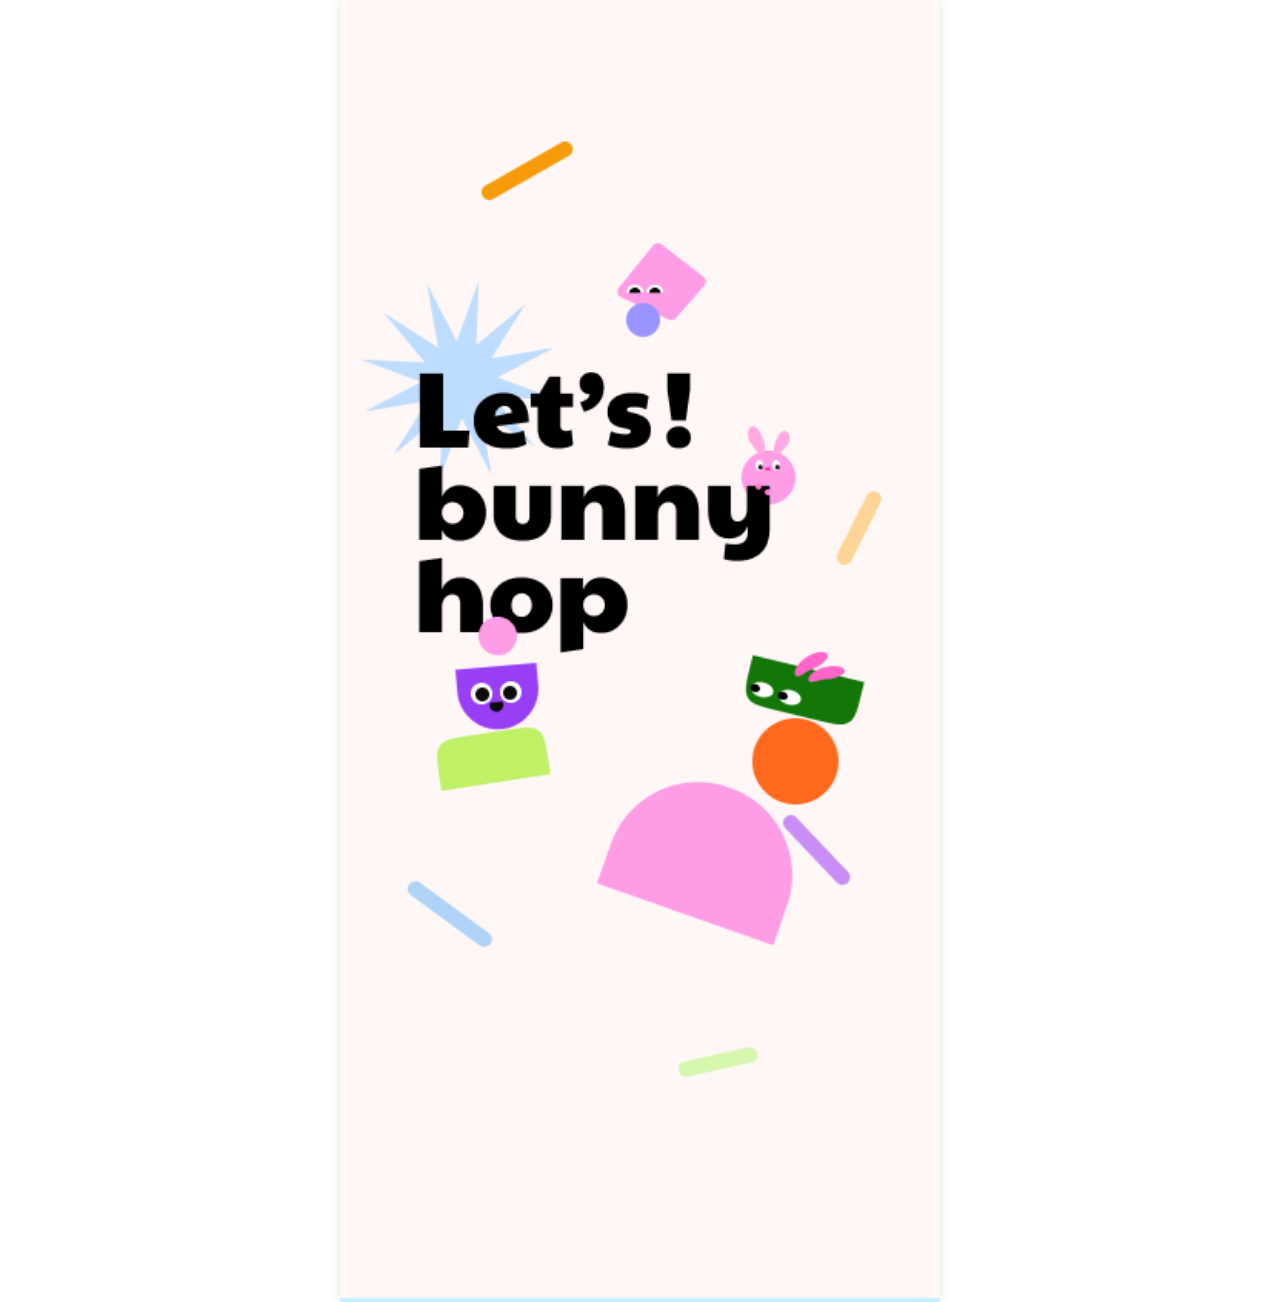
==== mbproject/index.html @ 78330d2d "Update index.html" ====
<!DOCTYPE html>
<html lang="en">
  <head>
    <meta charset="UTF-8" />
    <meta
      name="viewport"
      content="width=device-width, initial-scale=1.0, user-scalable=no"
    />
    <link rel="stylesheet" href="stylemb.css" />
    <script src="configmb.js"></script>
    <title>BunnyHop</title>
  </head>
  <body>
    <div class="container" id="homePage">
      <div class="content">
        <div class="date">
          <div class="day" id="numDay"><h3 style="margin: 0">1</h3></div>
          <div class="month" id="numMonth"><h3 style="margin: 0">JAN</h3></div>
        </div>
        <div class="card" id="card" onclick="flipCard()">
          <div class="card-inner" id="cardInner">
            <div class="card-front">
              <img src="/assets/img/Card_pic.png" alt="Front Image" />
            </div>
            <div class="card-back">
              <img
                src="/assets/img/Rectangle 1.png"
                alt="Back Image"
                id="flashCard"
              />
            </div>
          </div>
        </div>
        <div class="emoji">
          <a href="#" class="btn-emoji" onclick="showMood()">
            <img src="/assets/img/Frame 2.png" alt="" id="showEmoji" />
          </a>
        </div>
        <div class="overlay" id="emojiOverlay">
          <div class="overlay-content">
            <span class="closebtn" onclick="closeOverlay()">&times;</span>
            <div class="emoji-options">
              <img
                src="/assets/img/happy_emo.png"
                alt="Emoji 1"
                onclick="selectEmoji('happy_emo.png')"
              />
              <img
                src="/assets/img/anxi_emo.png"
                alt="Emoji 2"
                onclick="selectEmoji('anxi_emo.png')"
              />
              <img
                src="/assets/img/ANGRY_emo.png"
                alt="Emoji 3"
                onclick="selectEmoji('ANGRY_emo.png')"
              />
              <img
                src="/assets/img/ennui_emo.png"
                alt="Emoji 4"
                onclick="selectEmoji('ennui_emo.png')"
              />
            </div>
          </div>
        </div>
      </div>
      <div class="comment">
        <input
          type="text"
          class="input-comment"
          id="inputComment"
          placeholder="How do you feel today?"
        />
      </div>
      <div class="footer">
        <img src="/assets/img/Frame 3.png" alt="Bunny" />
        <div class="text-box">
          <p id="showSupport">I'm here for you na ja</p>
        </div>
      </div>
      <div class="navbar">
        <div class="nav">
          <a href="#"
            ><img src="/assets/img/calen.png" alt="" onclick="calenderShow()"
          /></a>
          <a href="#"
            ><img
              src="/assets/img/Vector (2).png"
              alt=""
              onclick="homeShow()"
              class="home"
          /></a>
          <a href="#"
            ><img src="/assets/img/burger.png" alt="" onclick="settingShow()"
          /></a>
        </div>
      </div>
    </div>
    <div class="container hidden" id="calendarPage">
      <div class="date">
        <div class="months" id="numMonths">
          <h3 style="margin: 0">January</h3>
        </div>
      </div>
      <section class="calendar">
        <div class="grid" id="emojiGrid">
          <img
            src="/assets/img/Frame 2.png"
            alt=""
            class="grid-emoji"
            id="monthEmoji"
            onclick="showComment(1)"
          />
          <img
            src="/assets/img/Frame 2.png"
            alt=""
            class="grid-emoji"
            onclick="showComment(2)"
          />
          <img
            src="/assets/img/Frame 2.png"
            alt=""
            class="grid-emoji"
            onclick="showComment(3)"
          />
          <img
            src="/assets/img/Frame 2.png"
            alt=""
            class="grid-emoji"
            onclick="showComment(4)"
          />
          <img
            src="/assets/img/Frame 2.png"
            alt=""
            class="grid-emoji"
            onclick="showComment(5)"
          />
          <img
            src="/assets/img/Frame 2.png"
            alt=""
            class="grid-emoji"
            onclick="showComment(6)"
          />
          <img
            src="/assets/img/Frame 2.png"
            alt=""
            class="grid-emoji"
            onclick="showComment(7)"
          />
          <img
            src="/assets/img/Frame 2.png"
            alt=""
            class="grid-emoji"
            onclick="showComment(8)"
          />
          <img
            src="/assets/img/Frame 2.png"
            alt=""
            class="grid-emoji"
            onclick="showComment(9)"
          />
          <img
            src="/assets/img/Frame 2.png"
            alt=""
            class="grid-emoji"
            id="monthEmoji"
            onclick="showComment(10)"
          />
          <img
            src="/assets/img/Frame 2.png"
            alt=""
            class="grid-emoji"
            onclick="showComment(11)"
          />
          <img
            src="/assets/img/Frame 2.png"
            alt=""
            class="grid-emoji"
            onclick="showComment(12)"
          />
          <img
            src="/assets/img/Frame 2.png"
            alt=""
            class="grid-emoji"
            onclick="showComment(13)"
          />
          <img
            src="/assets/img/Frame 2.png"
            alt=""
            class="grid-emoji"
            onclick="showComment(14)"
          />
          <img
            src="/assets/img/Frame 2.png"
            alt=""
            class="grid-emoji"
            onclick="showComment(15)"
          />
          <img
            src="/assets/img/Frame 2.png"
            alt=""
            class="grid-emoji"
            onclick="showComment(16)"
          />
          <img
            src="/assets/img/Frame 2.png"
            alt=""
            class="grid-emoji"
            onclick="showComment(17)"
          />
          <img
            src="/assets/img/Frame 2.png"
            alt=""
            class="grid-emoji"
            onclick="showComment(18)"
          />
          <img
            src="/assets/img/Frame 2.png"
            alt=""
            class="grid-emoji"
            id="monthEmoji"
            onclick="showComment(19)"
          />
          <img
            src="/assets/img/Frame 2.png"
            alt=""
            class="grid-emoji"
            onclick="showComment(20)"
          />
          <img
            src="/assets/img/Frame 2.png"
            alt=""
            class="grid-emoji"
            onclick="showComment(21)"
          />
          <img
            src="/assets/img/Frame 2.png"
            alt=""
            class="grid-emoji"
            onclick="showComment(22)"
          />
          <img
            src="/assets/img/Frame 2.png"
            alt=""
            class="grid-emoji"
            onclick="showComment(23)"
          />
          <img
            src="/assets/img/Frame 2.png"
            alt=""
            class="grid-emoji"
            onclick="showComment(24)"
          />
          <img
            src="/assets/img/Frame 2.png"
            alt=""
            class="grid-emoji"
            onclick="showComment(25)"
          />
          <img
            src="/assets/img/Frame 2.png"
            alt=""
            class="grid-emoji"
            onclick="showComment(26)"
          />
          <img
            src="/assets/img/Frame 2.png"
            alt=""
            class="grid-emoji"
            onclick="showComment(27)"
          />
          <img
            src="/assets/img/Frame 2.png"
            alt=""
            class="grid-emoji"
            id="monthEmoji"
            onclick="showComment(28)"
          />
          <img
            src="/assets/img/Frame 2.png"
            alt=""
            class="grid-emoji"
            onclick="showComment(29)"
          />
          <img
            src="/assets/img/Frame 2.png"
            alt=""
            class="grid-emoji"
            onclick="showComment(30)"
          />
        </div>
      </section>
      <div class="footer">
        <img src="/assets/img/Frame 3.png" alt="Bunny" />
      </div>
      <div class="navbar">
        <div class="nav">
          <a href="#"
            ><img src="/assets/img/calen.png" alt="" onclick="calenderShow()"
          /></a>
          <a href="#"
            ><img
              src="/assets/img/Vector (2).png"
              alt=""
              onclick="homeShow()"
              class="home"
          /></a>
          <a href="#"
            ><img src="/assets/img/burger.png" alt="" onclick="settingShow()"
          /></a>
        </div>
      </div>
    </div>
    <div class="container hidden" id="settingPage">
      <header>
        <button class="back-btn" onclick="homeShow()"><- Home</button>
      </header>
      <img
        src="/assets/img/Frame 3 (1).png"
        alt="Bunny Image"
        class="bunny-image"
      />
      <div class="profile">
        <img
          class="avatar"
          id="userAvatar"
          src="/assets/img/profull.png"
          alt="Profile"
        />
        <div class="info">
          <h3 id="userName">User name</h3>
        </div>
      </div>
      <h4>Settings</h4>
      <ul class="menu-list">
        <li>
          <span href="#">
            <img src="/assets/img/s2.noti.png" class="icon" /> Notifications
          </span>
          <label class="switch">
            <input type="checkbox" id="notificationSwitch" />
            <span class="slider"></span>
          </label>
        </li>
        <div
          id="notificationForm"
          class="notification-form"
          style="display: none"
        >
          <label for="notificationTime">Select Time:</label>
          <input type="time" id="notificationTime" />
          <button type="button">Save Time</button>
        </div>
        <div
          id="notificationAlert"
          class="notification-alert"
          style="display: none"
        >
          การแจ้งเตือนของคุณได้ถูกตั้งเวลาแล้ว!
        </div>
        <li>
          <a href="custo.html">
            <img src="/assets/img/s2.custom.png" class="icon" /> Customization
            <span class="arrow">></span>
          </a>
        </li>
        <li>
          <span>
            <img src="/assets/img/s2.passcode.png" class="icon" /> Passcode
          </span>
          <label class="switch">
            <input type="checkbox" id="passcode-toggle" />
            <span class="slider"></span>
          </label>
        </li>
      </ul>
      <h4>App info</h4>
      <ul class="menu-list">
        <li>
          <a href="Help center.html">
            <img src="/assets/img/s2.help.png" class="icon" /> Help Center
            <span class="arrow">></span>
          </a>
        </li>
        <li>
          <a href="about.html">
            <img src="/assets/img/s2.about.png" class="icon" /> About BunnyHop
            <span class="arrow">></span>
          </a>
        </li>
        <li>
          <a href="#">
            <img src="assets/img/s2.ver.png" class="icon" /> App version 2.4.7
          </a>
        </li>
      </ul>
      <div id="passcode-modal" class="modal">
        <div class="modal-content">
          <h4>New Passcode</h4>
          <label for="new-passcode">Enter 4 Number:</label>
          <input
            type="tel"
            id="new-passcode"
            maxlength="4"
            placeholder="####"
            readonly
          />
          <div class="number-pad">
            <button class="number" data-number="1">1</button>
            <button class="number" data-number="2">2</button>
            <button class="number" data-number="3">3</button>
            <button class="number" data-number="4">4</button>
            <button class="number" data-number="5">5</button>
            <button class="number" data-number="6">6</button>
            <button class="number" data-number="7">7</button>
            <button class="number" data-number="8">8</button>
            <button class="number" data-number="9">9</button>
            <button id="zero" class="number" data-number="0">0</button>
            <!-- ปุ่มเลข 0 -->
            <button id="clear" class="number">c</button>
          </div>
          <!-- แยกปุ่ม "บันทึก" และ "ยกเลิก" ออกมาในส่วนที่แยกต่างหาก -->
          <div class="modal-actions">
            <button id="save-passcode">save</button>
            <button id="cancel-passcode">cancle</button>
          </div>
        </div>
      </div>
    </div>
    <div class="container hidden" id="showPage">
      <div class="bgShow" style="width: 100%; height: auto">
        <img
          src="assets/img/start page.png"
          alt=""
          style="width: 100%; height: 100%; margin: auto; object-fit: contain"
        />
      </div>
    </div>
    <script>
      document.addEventListener("DOMContentLoaded", function () {
        if (window.location.hash === "#calendarPage") {
          document.getElementById("homePage").classList.add("hidden");
          document.getElementById("homePage").classList.remove("visible");
          document.getElementById("calendarPage").classList.add("visible");
          document.getElementById("calendarPage").classList.remove("hidden");
        }
      });
    </script>
  </body>
</html>
---- mbproject/stylemb.css ----
body {
    font-family: Arial, sans-serif;
    margin: 0;
    padding: 0;
    background-color: #ffffff; /* สีพื้นหลัง */
    overflow: hidden;
    touch-action: manipulation;
    user-select: none;
}

.container {
    max-width: 600px;
    min-height: 100vh;
    margin: auto;
    background-image: url('/mbproject/assets/img/home_anxiety.png');
    background-repeat: no-repeat;
    background-size: cover;
    background-color: #C2F1FF;
    box-shadow: 0 0 10px rgba(0,0,0,0.1);
    position: relative;
    z-index: 1;
}

.hidden {
    display: none;
}

.visible {
    display: block;
}

/* .cloud1 {
    z-index: -1;
    position: absolute;
    top: 260px;
    left: 280px;
}

.cloud2 {
    z-index: -1;
    position: absolute;
    top: 220px;
    left: 20px;
}

.cloud3 {
    z-index: -1;
    position: absolute;
    top: 460px;
    left: 270px;
}

.cloud4 {
    z-index: -1;
    position: absolute;
    top: 30px;
    left: 270px;
} */

.content {
    text-align: center;
    display: flex;
    flex-direction: column;
    align-items: center;
}

.date {
    display: flex;
    text-align: center;
    justify-content: center;
    margin: 0;
    font-size: 2rem;
    color: #000;
}

.date .day {
    padding-right: 10px;
    margin-top: 20px;
}

.date .month {
    padding-right: 100px;
    margin-top: 20px;
}

.content img {
    width: 100%;
    height: auto;
    max-width: 250px; /* ปรับขนาดรูปภาพ */
}

.card {
    perspective: 1000px;
    width: 250px;
    height: 250px;
}

.card-inner {
    position: relative;
    width: 100%;
    height: 90%;
    transform-style: preserve-3d;
    transition: transform 0.6s;
    display: flex;
    justify-content: center;
    align-items: center;
}

.card.flipped .card-inner {
    transform: rotateY(180deg);
}

.card-front, .card-back {
    position: absolute;
    backface-visibility: hidden;
    display: flex;
    justify-content: center;
    align-items: center;
}

.card-back {
    transform: rotateY(180deg);
}

.emoji {
    width: 100%;
    height: auto;
    margin-top: 0px;
    margin-bottom: 20px;
}

.btn-emoji {
    display: block;
    width: 70px;
    margin: auto;
    color: white;
    text-align: center;
    text-decoration: none;
}

.overlay {
    position: fixed;
    top: 0;
    left: 0;
    width: 100%;
    height: 100%;
    background-color: rgba(0, 0, 0, 0.7);
    display: none;
    justify-content: center;
    align-items: center;
    z-index: 2;
}

.overlay-content {
    background-color: white;
    padding: 10px;
    border-radius: 10px;
    text-align: center;
    position: relative;
}

.closebtn {
    position: absolute;
    top: 0px;
    right: 10px;
    font-size: 30px;
    cursor: pointer;
}

.emoji-options img {
    width: 50px;
    height: 50px;
    margin: 10px;
    cursor: pointer;
}

.comment {
    width: 80%;
    height: auto;
    margin: auto;
    display: block;
}

.comment p {
    margin: 0;
    padding-left: 10px;
}

.comment input {
    box-sizing: border-box;
    width: 100%;
    height: auto;
    margin-bottom: 10px;
    padding: 10px;
    border: 1px solid #a7a7a7;
    border-radius: 25px;
    text-align: start;
}

.footer {
    position: absolute;
    bottom: -7%;
    text-align: center;
    width: 100%;
    height: auto;
    display: flex;
    flex-direction: column;
    align-items: center;
}

.footer img {
    width: 100%; /* ปรับขนาดรูปภาพ */
    height: auto;
    min-height: 270px;
    z-index: -2;
}

.footer .text-box {
    position: absolute; /* เปลี่ยนจาก relative เป็น absolute */
    top: 44%;
    left: 50%;
    transform: translate(-50%, -50%); /* ใช้ transform เพื่อให้อยู่ตรงกลาง */
    width: 70%;
    height: auto;
    background-color: rgba(255, 255, 255, 0.7);
    padding: 0px;
    border: 1px solid #a7a7a7;
    border-radius: 10px;
    justify-content: center;
    align-items: center;
    z-index: -2;
}

.navbar {
    position: fixed;
    bottom: 0;
    max-width: 600px;
    width: 100%;
}

.nav {
    display: flex;
    justify-content: space-around;
    text-align: center;
    padding: 10px;
    border-top-left-radius: 10px;
    border-top-right-radius: 10px;
    background-color: #EF0074; /* สีพื้นหลัง */
}

.nav a {
    color: white;
    text-decoration: none;
    max-height: 45px;
}

.nav img {
    width: 30px;
    height: 30px;
    object-fit: contain;
}

.nav .home {
    position: relative;
    top: -20px;
    width: 50px;
    height: auto;
    background-color: #FF4196;
    border-radius: 50%;
    padding: 10px;
}

.months {
    padding-right: 10px;
    margin-top: 20px;
}

.grid {
    display: grid;
    grid-template-columns: repeat(6, 1fr);
    grid-template-rows: repeat(6, auto);
    gap: 10px; /* Adjust the gap between grid items if needed */
    justify-items: center;
    align-items: center;
    padding: 10px;
}

.grid-emoji {
    width: 100%;
    height: auto;
    max-width: 100px; /* Adjust the max width if needed */
}

header {
    display: flex;
    width: 100%;
    height: auto;
}

button {
    padding: 10px; /* เพิ่มช่องว่างภายในปุ่ม */
    margin: 10px; /* เพิ่มช่องว่างระหว่างปุ่ม */
    cursor: pointer; /* เปลี่ยนเคอร์เซอร์เป็น pointer เพื่อแสดงว่าเป็นปุ่มคลิกได้ */
    border-radius: 10px; /* เพิ่มมุมมนให้กับกล่อง */
    border: 1px solid #a7a7a7;
}

/* setting */
.profile {
    width: 100%;
    height: auto;
    display: flex;
    align-items: center;
    padding-left: 10px;
    gap: 10px;
}

.avatar {
    width: 60px;
    height: 60px;
    border-radius: 50%;
    object-fit: cover;
    border: 2px solid #ddd;
}

.menu-list {
    width: 100%;
    height: auto;
    list-style: none;
    padding: 0;
}

.menu-list li {
    display: flex;
    align-items: center;
    justify-content: space-between;
    padding: 12px 15px;
    border-bottom: 1px solid #ddd;
    font-size: 16px;
}   

.menu-list li a {
    text-decoration: none;
    color: black;
    width: 100%;
    display: flex;
    align-items: center;
}
    
.arrow {
    margin-left: auto;
}

.icon {
    width: 20px;
    height: 20px;
    margin-right: 10px;
    background: none; /* ไม่ให้มีพื้นหลัง */
    display: inline-block; /* ถ้าต้องการให้ไอคอนแสดงในแถวเดียวกัน */
}

/* Toggle Switch */
.switch {
    position: relative;
    display: inline-block;
    width: 44px;
    height: 22px;
}

.switch input {
    opacity: 0;
    width: 100%;
    height: 100%;
}

.slider {
    position: absolute;
    cursor: pointer;
    top: 0;
    left: 0;
    right: 0;
    bottom: 0;
    background-color: #ccc;
    border-radius: 22px;
    transition: .3s;
}

.slider:before {
    content: "";
    position: absolute;
    height: 16px;
    width: 16px;
    left: 4px;
    bottom: 3px;
    background-color: white;
    border-radius: 50%;
    transition: .3s;
}

input:checked + .slider {
    background-color: #4CAF50;
}

input:checked + .slider:before {
    transform: translateX(100%);
}

.bunny-image {
    position: absolute; 
    bottom: 0;  /* ติดขอบล่างของหน้าจอ */
    left: 50%;  /* กึ่งกลางจอ */
    transform: translateX(-50%);  /* ปรับให้อยู่กึ่งกลาง */
    width: 100%;  /* ให้ขนาดอัตโนมัติ */
    max-width: 100%;  /* ไม่ให้กว้างเกินจอ */
    z-index: -2 ;  /* ให้แสดงอยู่หน้าสุด */
}

/* กำหนดให้ modal แสดงขึ้นมาที่กลางหน้าจอ */
.modal {
    display: none;/* ซ่อน modal โดยเริ่มต้น  จะไม่แสดงเมื่อโหลดหน้าเว็บ */
    position: fixed;/* ทำให้ modal อยู่ที่ตำแหน่งคงที่เมื่อเลื่อนหน้าจอ */
    z-index: 1; /* กำหนดระดับการทับซ้อน (จะอยู่ด้านบนสุด) */
    left: 0;/* เริ่มต้นจากด้านซ้ายสุดของหน้าจอ */
    top: 0;/* เริ่มต้นจากด้านบนสุดของหน้าจอ */
    width: 100%;/* ให้ modal ครอบคลุมขนาดหน้าจอทั้งหมด มันเลยอยู่ตรงกลาง */
    height: 100%;/* ให้ modal ครอบคลุมขนาดหน้าจอทั้งหมด */
    background-color: rgba(232, 235, 215, 0.4); /* พื้นหลังสีดำโปร่งใส */
    padding-top: 60px;/* ให้เว้นช่องว่างจากด้านบน 60px สำหรับเนื้อหาภายใน modal */
}

.modal-content {
    background-color: rgb(222, 238, 243);/* พื้นหลังของกล่อง modal เป็นสีขาว */
    margin: auto;/* ใช้ auto ในแนวนอนเพื่อจัดกล่องให้ตรงกลางหน้าจอ และใช้ 5% สำหรับช่องว่างด้านบนและด้านล่าง*/
    padding: 20px; /* เพิ่มช่องว่างภายในกล่อง 20px */
    border: 1px solid #888;/* ขอบของกล่องเป็นสีเทาอ่อน */
    width: 80%; /* ขนาดของกล่อง modal กว้าง 80% ของหน้าจอ */
    max-width: 400px;/* ขนาดสูงสุดของกล่องคือ 400px */
    border-radius: 15px; /* เพิ่มมุมมนให้กับกล่อง */
}

#new-passcode {
    display: block;
    width: 50%;
    font-size: 18px;
    text-align: center;
    letter-spacing: 8px; /* เว้นระยะระหว่างตัวเลข */
    padding: 10px;
    border: 1px solid #888;
    border-radius: 10px;
    background-color: #f9f9f9;
    margin-bottom: 10px;
}

.number-pad {
    display: grid; /*ใช้ระบบกริดในการจัดเรียงปุ่มในแป้นพิมพ์ตัวเลข*/
    grid-template-columns: repeat(3, 1fr);
    grid-template-rows: repeat(4, 1fr);
    margin: 20px 0;
    
}

.number {
    padding: 10px;
    font-size: 18px;
    background-color: #f0f0f0;
    border: 1px solid #888;
    cursor: pointer;
    text-align: center;
    border-radius: 50%;
    /*
    border-radius: 50%;
    transition: background-color 0.3s ease;
    */
}

/* ปุ่มเลข 0 */
#zero {
    grid-column: 2; /* ให้ 0 อยู่กลางคอลัมน์ที่สอง */
    grid-row: 4;    /* ให้ 0 อยู่แถวที่ 4 (แถวล่างสุด) */
}

/* ปุ่ม C */
#clear {
    background-color: #f8d7da;
    grid-column: 3; /* ให้ C อยู่ในคอลัมน์ที่สาม */
    grid-row: 4;    /* ให้ C อยู่แถวที่ 4 (แถวล่างสุด) */
}

/* คอนเทนเนอร์ของปุ่ม "บันทึก" และ "ยกเลิก" */
.modal-actions {
    display: flex;
    justify-content: center; /* จัดปุ่มให้อยู่ตรงกลาง */
    gap: 20px; /* ช่องว่างระหว่างปุ่ม */
    margin-top: 20px; /* เพิ่มช่องว่างระหว่างปุ่มกับแป้นพิมพ์ */
}


button#save-passcode {
    width: 50%;                /* ให้ปุ่มขยายความกว้างเต็มที่ */
    padding: 15px;              /* เพิ่มช่องว่างภายในปุ่ม */
    font-size: 18px;            /* ขนาดตัวอักษรของปุ่ม */
    background-color: #4CAF50; /* สีพื้นหลังเป็นสีเขียว */
    color: white;               /* สีตัวอักษรเป็นสีขาว */
    border: none;               /* ลบขอบของปุ่ม */
    border-radius: 10px;        /* มุมปุ่มโค้งมน */
    cursor: pointer;           /* เปลี่ยนเคอร์เซอร์เป็นรูปมือเมื่อชี้ที่ปุ่ม */
    transition: background-color 0.3s ease; /* ทำให้การเปลี่ยนสีพื้นหลังนุ่มนวล */
}

/* เพิ่มผลเมื่อเคอร์เซอร์ชี้ที่ปุ่ม */
button#save-passcode:hover {
    background-color: #45a049; /* เปลี่ยนสีพื้นหลังเมื่อ hover เป็นสีเขียวเข้ม */
}

/* เพิ่มผลเมื่อปุ่มถูกคลิก */
button#save-passcode:active {
    background-color: #388e3c; /* เปลี่ยนสีพื้นหลังเมื่อคลิกเป็นสีเขียวเข้มกว่า */
}

button#cancel-passcode {
    width: 50%;
    padding: 15px;
    font-size: 18px;
    background-color: #e67c74; /* สีพื้นหลังเป็นสีแดง */
    color: white;
    border: none;
    border-radius: 10px;
    cursor: pointer;
    transition: background-color 0.3s ease;
}

button#cancel-passcode:hover {
    background-color: #e53935; /* สีแดงเข้มเมื่อ hover */
}

button#cancel-passcode:active {
    background-color: #d32f2f; /* สีแดงเข้มที่สุดเมื่อคลิก */
}
/* ฟอร์มตั้งเวลาแจ้งเตือน */
.notification-form {
    display: none; /* ซ่อนฟอร์มเริ่มต้น */
    margin-top: 20px;
    margin-left: 10px;
}
  
.notification-form input {
    padding: 10px;
    font-size: 16px;
    border: 1px solid #ccc;
    border-radius: 5px;
    width: 70%;
}
  
.notification-form button {
    background-color: #a4dfe4;
    color: white;
    border: none;
    padding: 12px;
    border-radius: 5px;
    cursor: pointer;
    font-size: 16px;
}
  
.notification-form button:hover {
    background-color: #8ed7dc;
}
  
  /* การแสดงผลการแจ้งเตือน */
.notification-alert {
    display: none; /* ซ่อนการแจ้งเตือนเริ่มต้น */
    position: fixed;
    bottom: 5%;
    left: 50%;
    transform: translateX(-50%);
    background-color: #92c6c9;
    color: white;
    padding: 15px;
    border-radius: 5px;
    font-size: 16px;
    z-index: 1;
}
  
.notification-alert.show {
    display: block;
    animation: slideIn 0.5s ease-out;
}

h4 {
    margin-left: 10px;
}

  /* @keyframes slideIn {
    from {
      bottom: -50px;
    }
    to {
      bottom: 20px;
    }
  } */
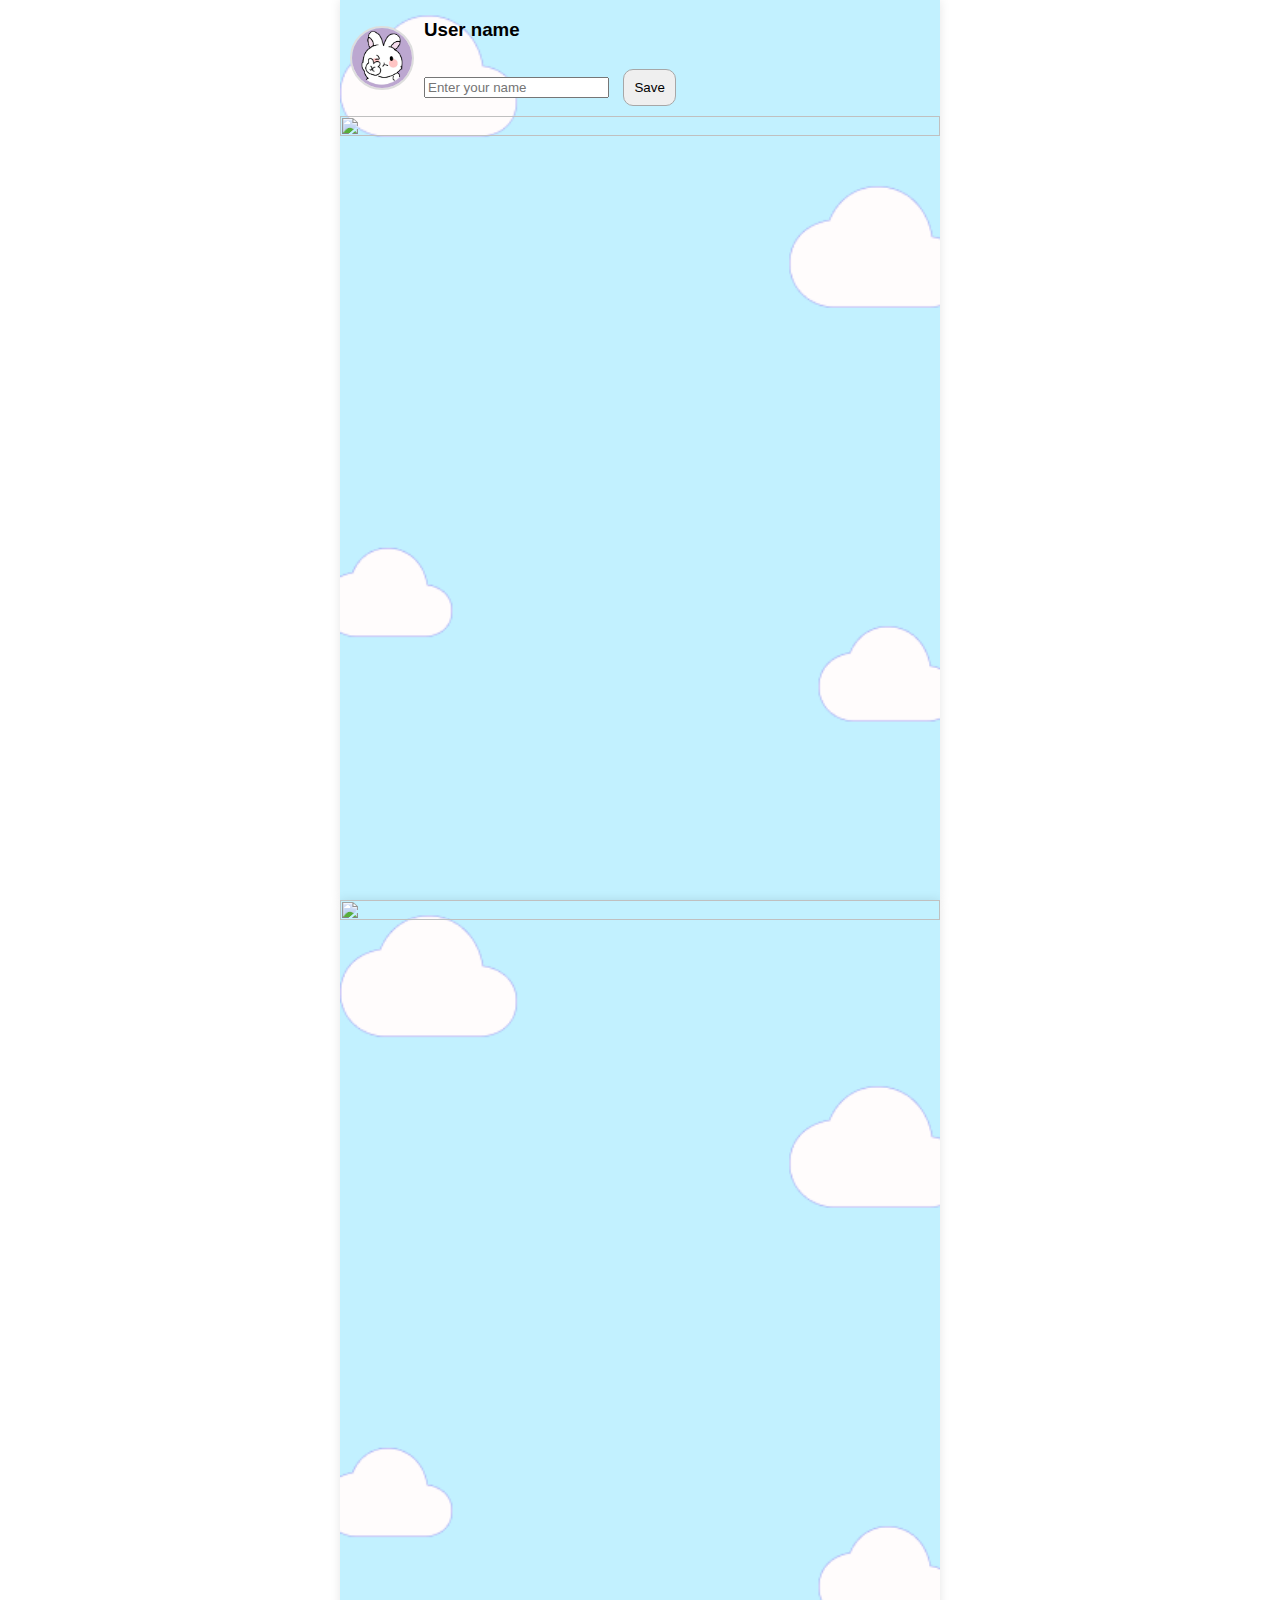
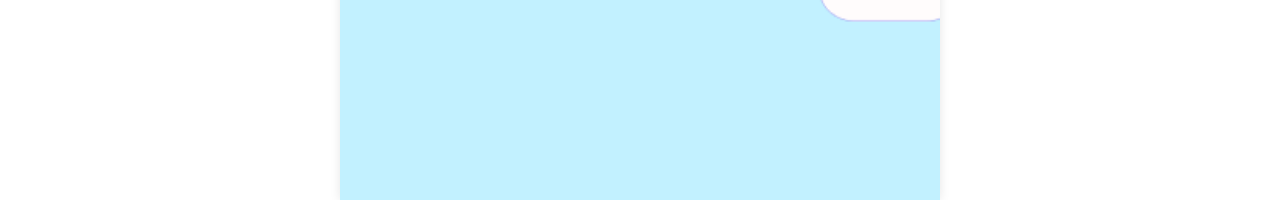
==== commit aaeeff53: "Update index.html" ====
--- a/mbproject/index.html
+++ b/mbproject/index.html
@@ -11,6 +11,32 @@
     <title>BunnyHop</title>
   </head>
   <body>
+    <div class="container hidden" id="userPage">
+      <div class="bgShow" style="width: 100%; height: auto">
+        <div class="profile">
+          <img
+            class="avatar"
+            id="userAvatar"
+            src="/assets/img/profull.png"
+            alt="Profile"
+          />
+          <div class="info">
+            <h3 id="userName">User name</h3>
+            <input
+              type="text"
+              id="inputUserName"
+              placeholder="Enter your name"
+            />
+            <button onclick="saveAccount()">Save</button>
+          </div>
+        </div>
+        <img
+          src="/assets/img/start_username.png"
+          alt=""
+          style="width: 100%; height: 100%; margin: auto; object-fit: contain"
+        />
+      </div>
+    </div>
     <div class="container" id="homePage">
       <div class="content">
         <div class="date">
@@ -430,21 +456,71 @@
     <div class="container hidden" id="showPage">
       <div class="bgShow" style="width: 100%; height: auto">
         <img
-          src="assets/img/start page.png"
+          src="/assets/img/start page.png"
           alt=""
           style="width: 100%; height: 100%; margin: auto; object-fit: contain"
         />
       </div>
     </div>
+    <div class="contaibre hidden" id="userPage">
+      <div class="bgShow" style="width: 100%; height: auto">
+        <div class="profile">
+          <img
+            class="avatar"
+            id="userAvatar"
+            src="/assets/img/profull.png"
+            alt="Profile"
+          />
+          <div class="info">
+            <h3 id="userName">User name</h3>
+            <input
+              type="text"
+              id="inputUserName"
+              placeholder="Enter your name"
+            />
+            <button onclick="saveAccount()">Save</button>
+          </div>
+        </div>
+        <img
+          src="/assets/img/start_username.png"
+          alt=""
+          style="width: 100%; height: 100%; margin: auto; object-fit: contain"
+        />
+      </div>
+    </div>
     <script>
       document.addEventListener("DOMContentLoaded", function () {
+        const savedUserName = localStorage.getItem("userName");
+        if (!savedUserName) {
+          document.getElementById("homePage").classList.add("hidden");
+          document.getElementById("userPage").classList.remove("hidden");
+        } else {
+          document.querySelectorAll("#userName").forEach(element => {
+            element.textContent = savedUserName;
+          });
+          document.getElementById("homePage").classList.remove("hidden");
+          document.getElementById("userPage").classList.add("hidden");
+        }
+    
         if (window.location.hash === "#calendarPage") {
           document.getElementById("homePage").classList.add("hidden");
-          document.getElementById("homePage").classList.remove("visible");
-          document.getElementById("calendarPage").classList.add("visible");
           document.getElementById("calendarPage").classList.remove("hidden");
         }
       });
+    
+      function saveAccount() {
+        const userName = document.getElementById("inputUserName").value;
+        if (userName) {
+          localStorage.setItem("userName", userName);
+          document.querySelectorAll("#userName").forEach(element => {
+            element.textContent = userName;
+          });
+          document.getElementById("userPage").classList.add("hidden");
+          document.getElementById("homePage").classList.remove("hidden");
+        } else {
+          alert("Please enter a user name.");
+        }
+      }
     </script>
   </body>
 </html>
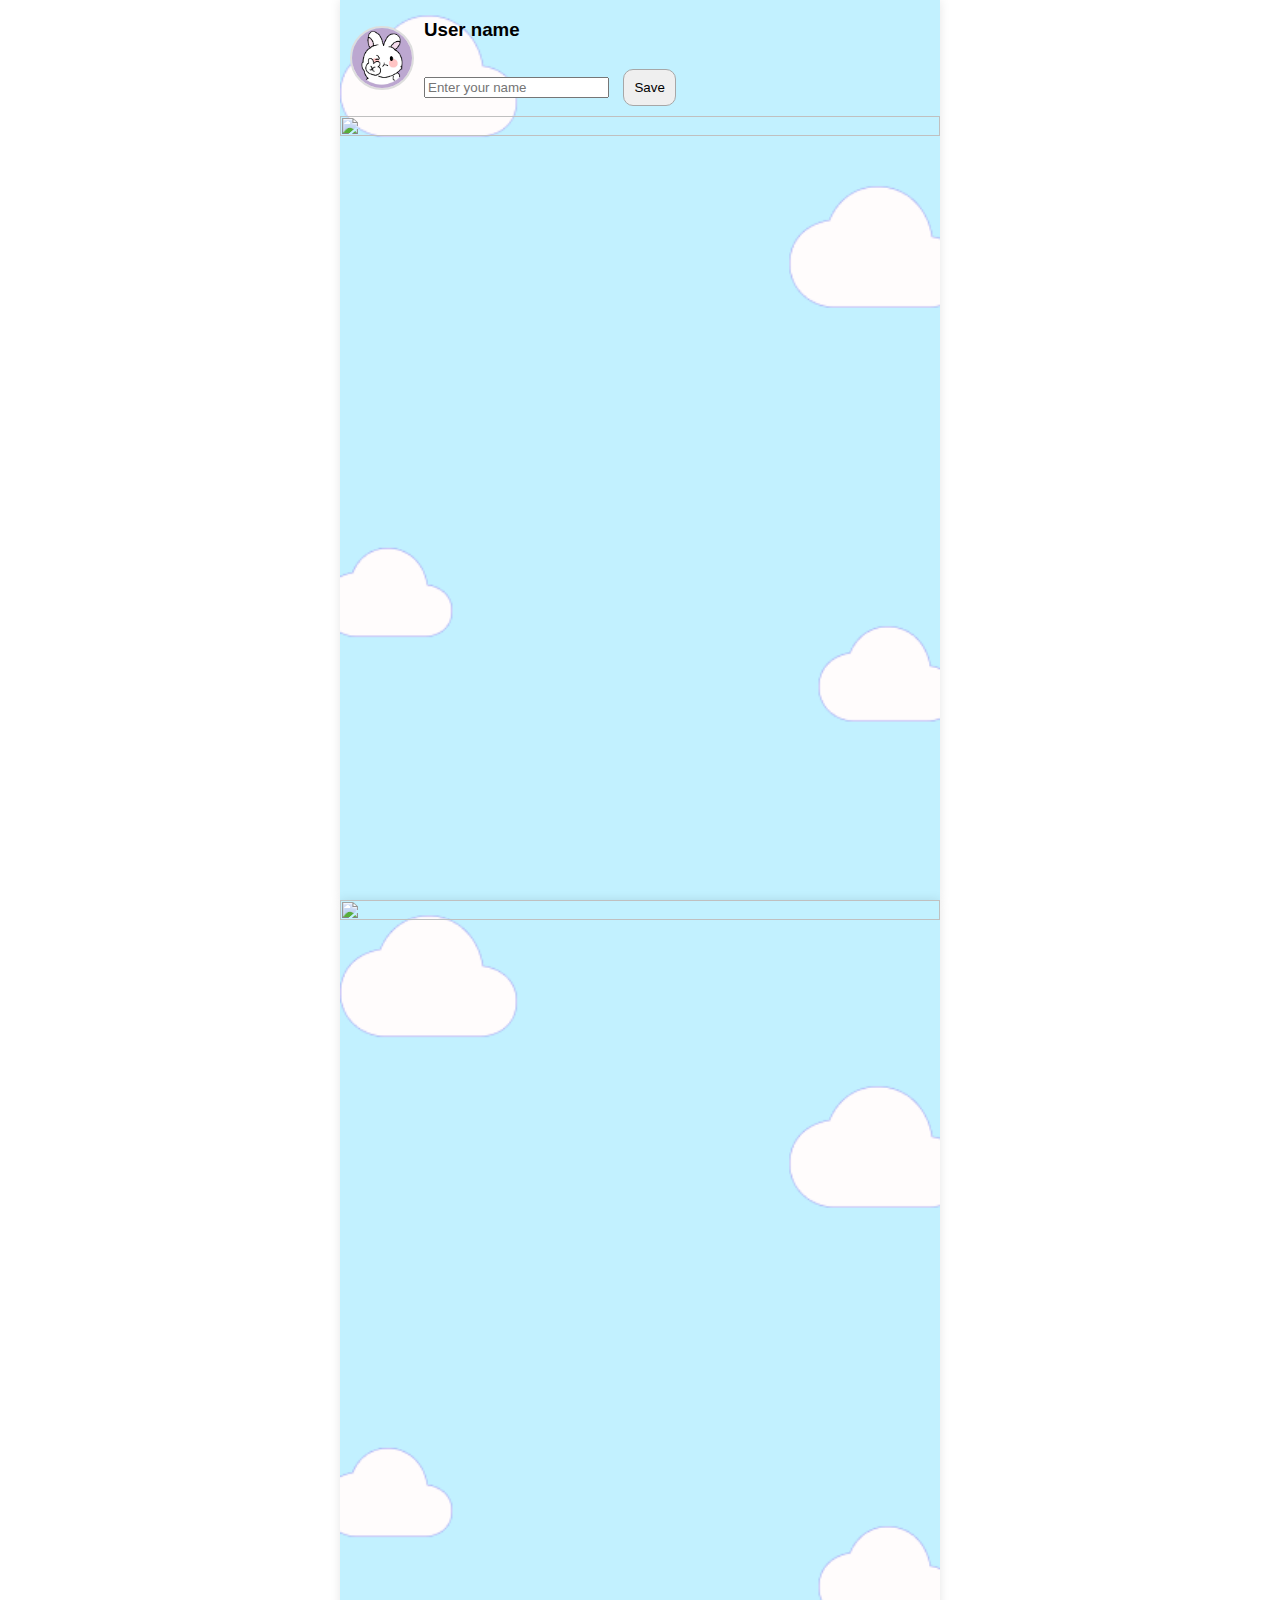
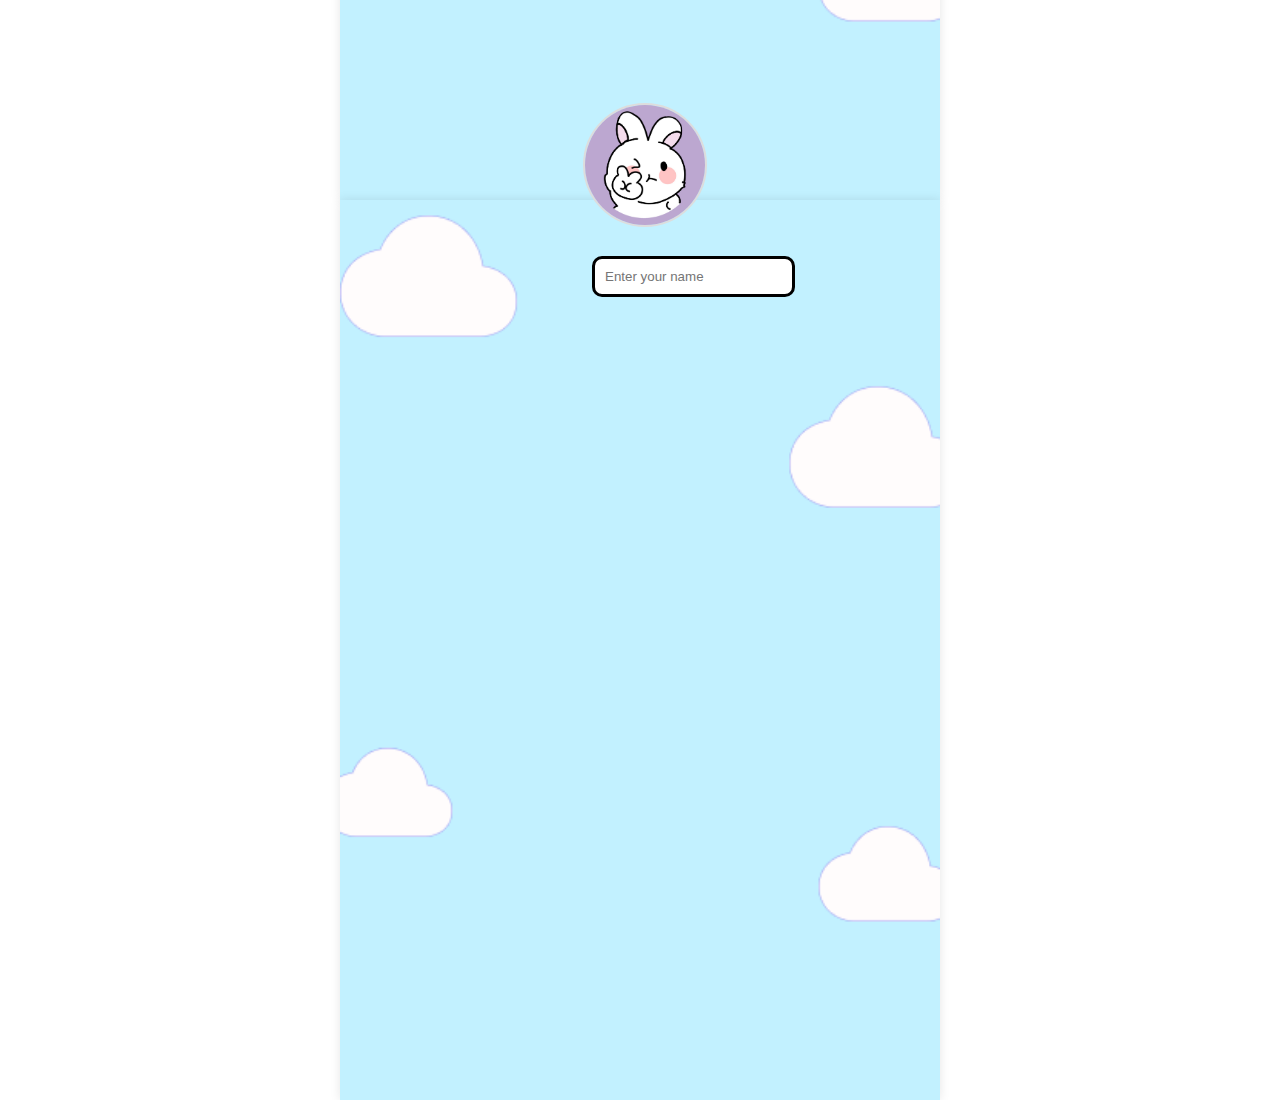
==== commit 7f3c7afd: "Update index.html" ====
--- a/mbproject/index.html
+++ b/mbproject/index.html
@@ -458,34 +458,21 @@
         <img
           src="/assets/img/start page.png"
           alt=""
-          style="width: 100%; height: 100%; margin: auto; object-fit: contain"
+          style="width: 100%; height: 100%; margin: auto; object-fit: contain;"
         />
       </div>
     </div>
-    <div class="contaibre hidden" id="userPage">
-      <div class="bgShow" style="width: 100%; height: auto">
-        <div class="profile">
-          <img
-            class="avatar"
-            id="userAvatar"
-            src="/assets/img/profull.png"
-            alt="Profile"
-          />
-          <div class="info">
-            <h3 id="userName">User name</h3>
-            <input
-              type="text"
-              id="inputUserName"
-              placeholder="Enter your name"
-            />
-            <button onclick="saveAccount()">Save</button>
+    <div class="container" id="userPage">
+      <div class="bgShow" style="display: flex; justify-content: center; align-items: center; width: 100%; height: auto;">
+        <img src="/assets/img/start_username.png" alt="" style="width: 100%; height: auto; z-index: -2; object-fit: contain;">
+        <div class="profile" style="display: flex; flex-direction: column; align-items: center; width: 20%; height: auto; z-index: 1; position: absolute;">
+          <img class="avatar" id="userAvatar" src="/assets/img/profull.png" alt="Profile" style="border-radius: 50%; width: 100%; height: auto;"/>
+          <div class="info" style="text-align: center;">
+            <h3 id="userName"></h3>
+            <input type="text" id="inputUserName" placeholder="Enter your name" style="border-radius: 10px; border: 3px solid black; padding: 10px;" />
+            <a href="#" onclick="saveAccount()" style="margin-left: -50%;"><img src="/assets/img/save.png" alt=""></a>
           </div>
         </div>
-        <img
-          src="/assets/img/start_username.png"
-          alt=""
-          style="width: 100%; height: 100%; margin: auto; object-fit: contain"
-        />
       </div>
     </div>
     <script>
@@ -495,24 +482,24 @@
           document.getElementById("homePage").classList.add("hidden");
           document.getElementById("userPage").classList.remove("hidden");
         } else {
-          document.querySelectorAll("#userName").forEach(element => {
+          document.querySelectorAll("#userName").forEach((element) => {
             element.textContent = savedUserName;
           });
           document.getElementById("homePage").classList.remove("hidden");
           document.getElementById("userPage").classList.add("hidden");
         }
-    
+
         if (window.location.hash === "#calendarPage") {
           document.getElementById("homePage").classList.add("hidden");
           document.getElementById("calendarPage").classList.remove("hidden");
         }
       });
-    
+
       function saveAccount() {
         const userName = document.getElementById("inputUserName").value;
         if (userName) {
           localStorage.setItem("userName", userName);
-          document.querySelectorAll("#userName").forEach(element => {
+          document.querySelectorAll("#userName").forEach((element) => {
             element.textContent = userName;
           });
           document.getElementById("userPage").classList.add("hidden");
--- a/mbproject/stylemb.css
+++ b/mbproject/stylemb.css
@@ -12,7 +12,7 @@
     max-width: 600px;
     min-height: 100vh;
     margin: auto;
-    background-image: url('/mbproject/assets/img/home_anxiety.png');
+    background-image: url('/assets/img/home_anxiety.png');
     background-repeat: no-repeat;
     background-size: cover;
     background-color: #C2F1FF;
@@ -589,6 +589,8 @@
     margin-left: 10px;
 }
 
+
+
   /* @keyframes slideIn {
     from {
       bottom: -50px;
@@ -597,3 +599,4 @@
       bottom: 20px;
     }
   } */
+
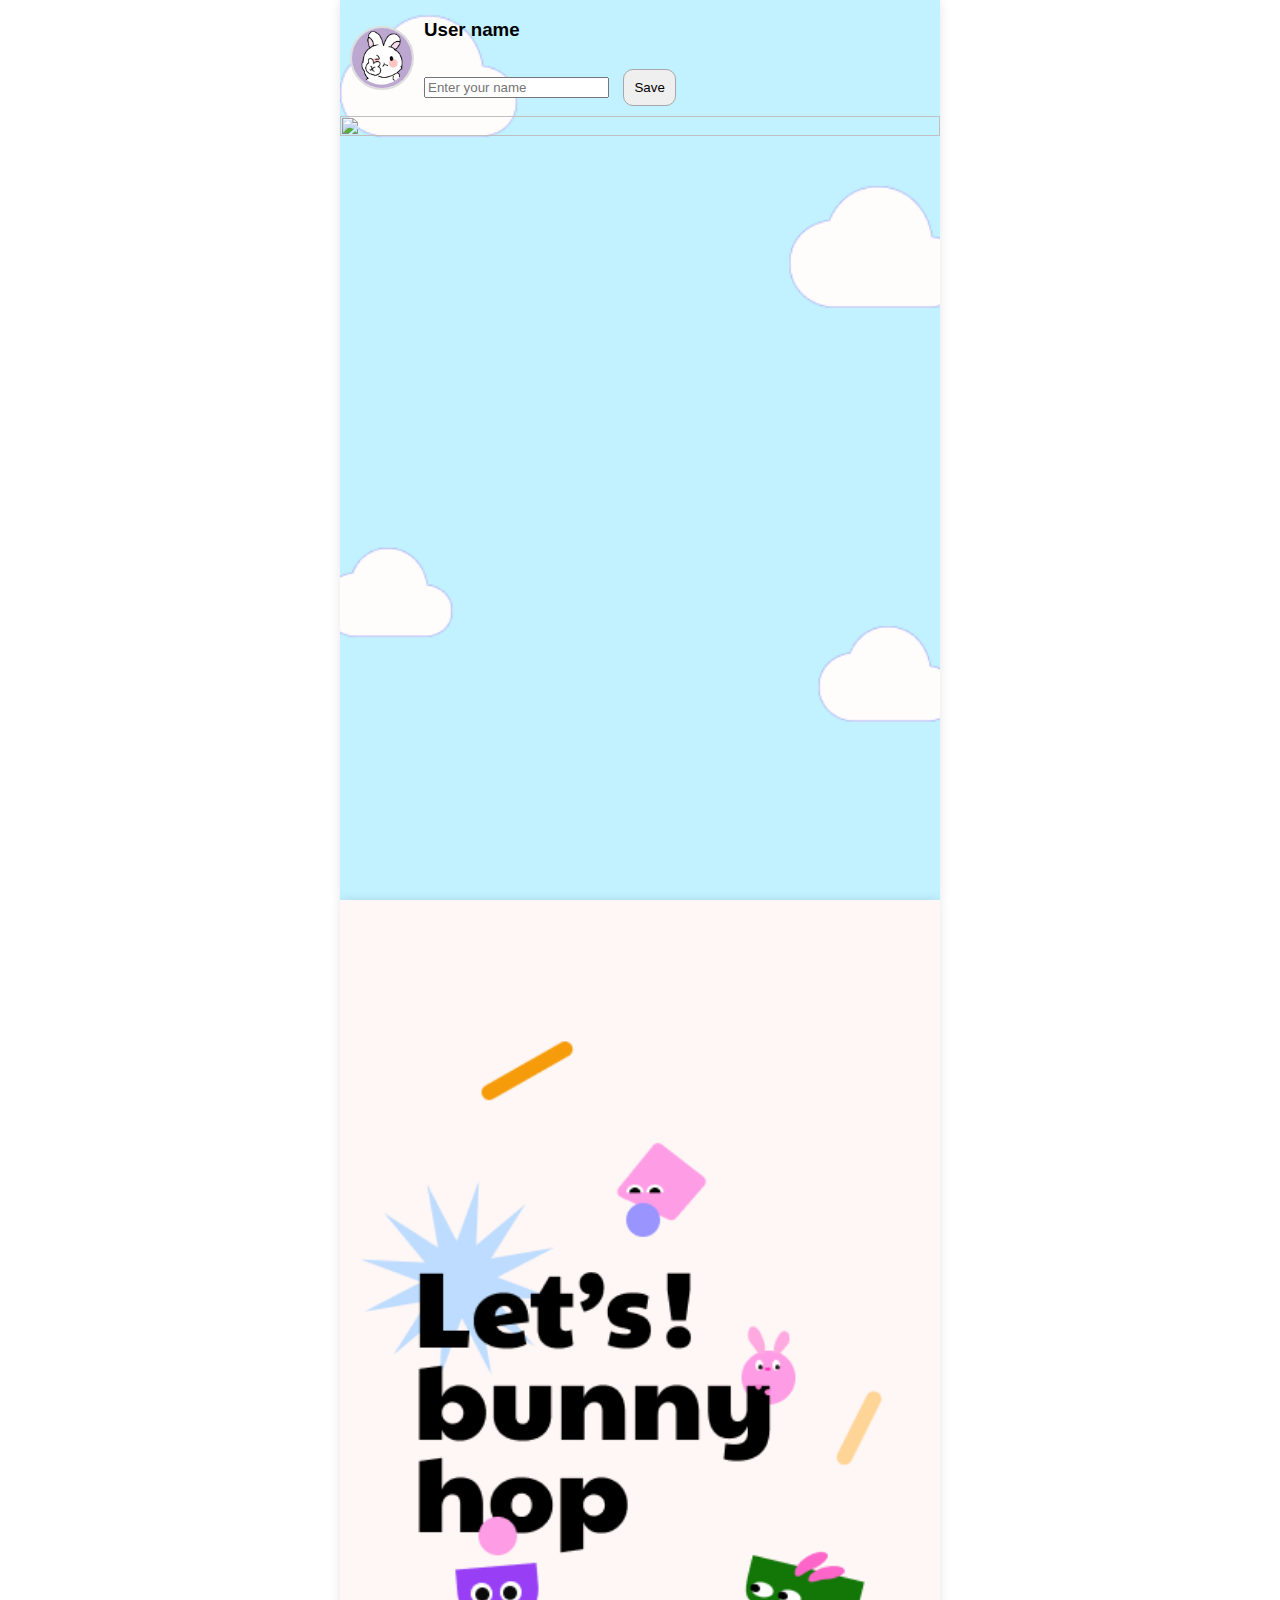
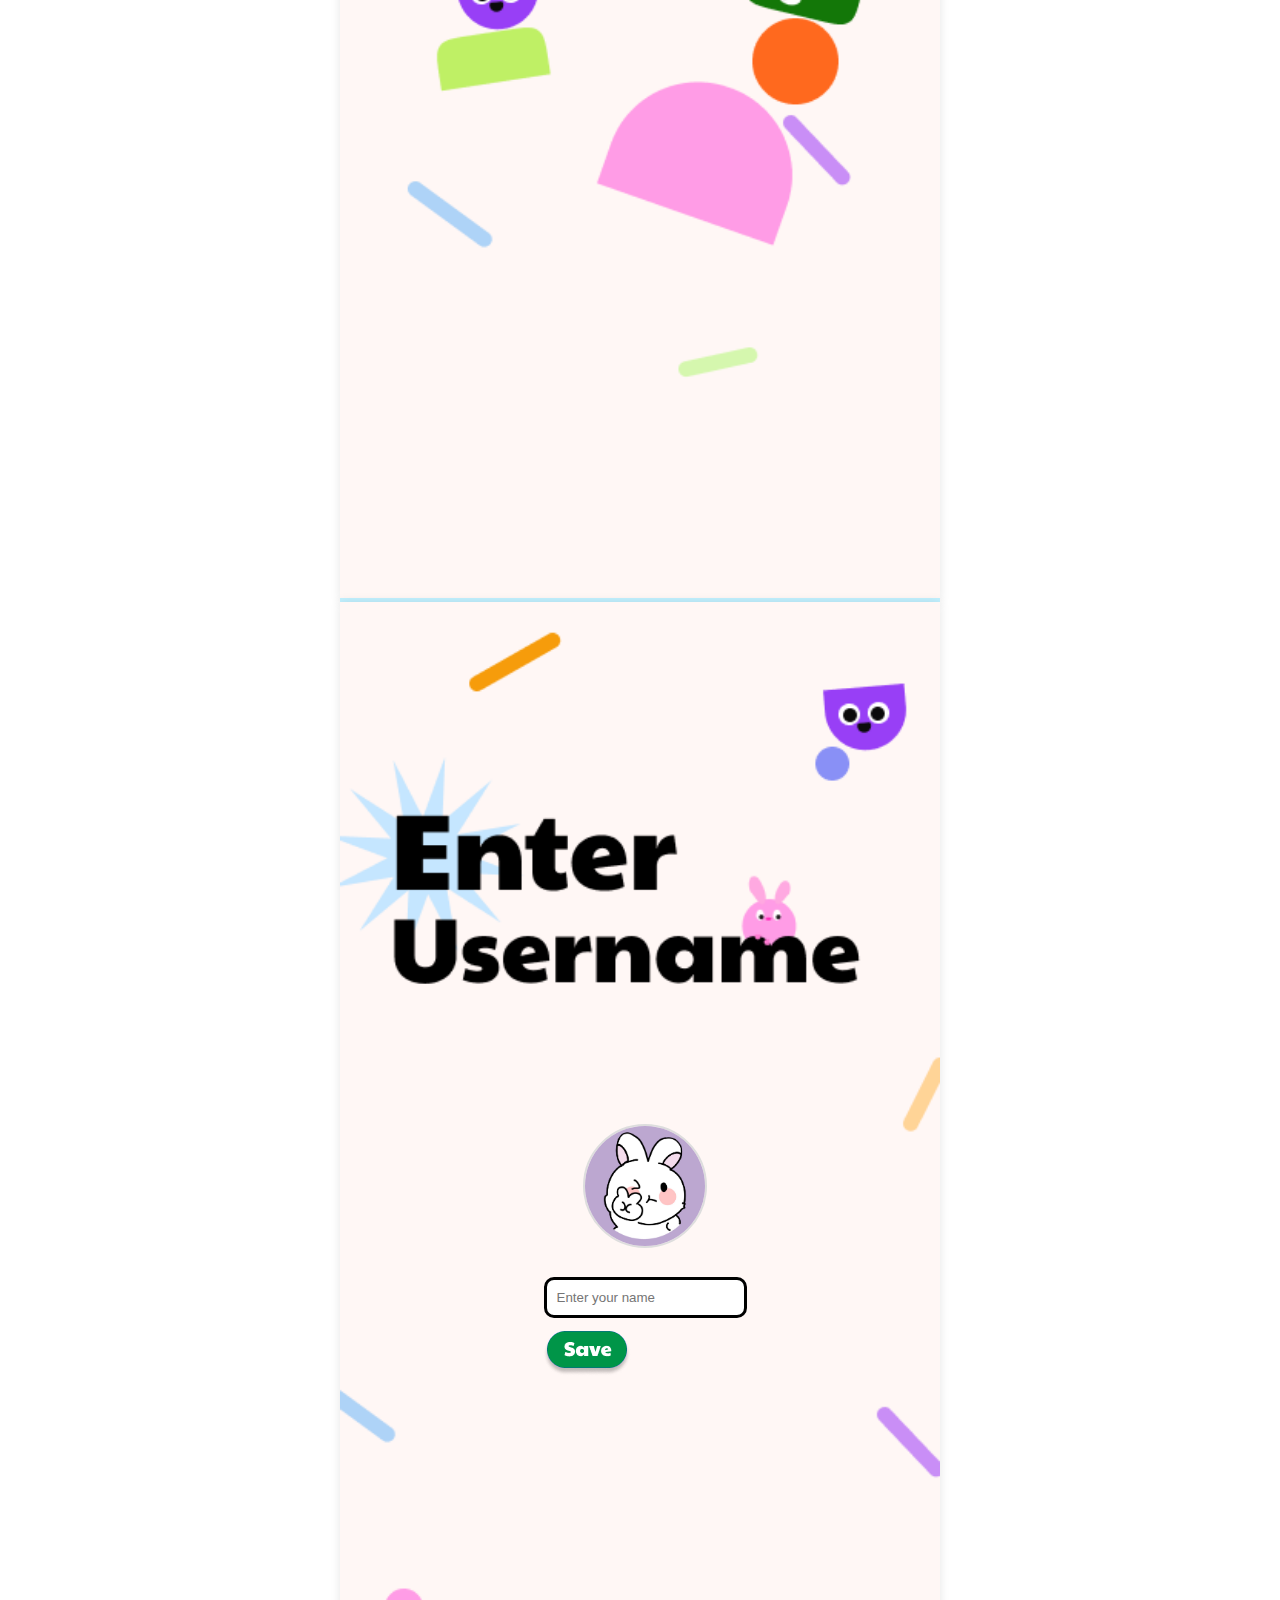
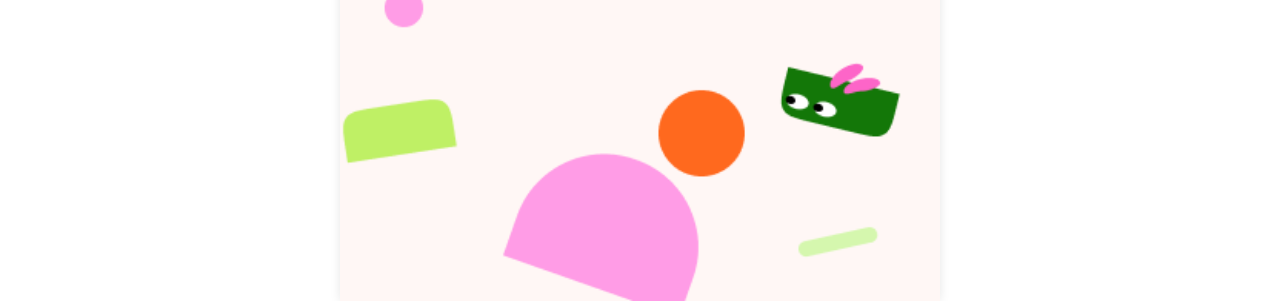
==== commit e3364bad: "Update index.html" ====
--- a/mbproject/index.html
+++ b/mbproject/index.html
@@ -456,7 +456,7 @@
     <div class="container hidden" id="showPage">
       <div class="bgShow" style="width: 100%; height: auto">
         <img
-          src="/assets/img/start page.png"
+          src="assets/img/start page.png"
           alt=""
           style="width: 100%; height: 100%; margin: auto; object-fit: contain;"
         />
@@ -464,13 +464,13 @@
     </div>
     <div class="container" id="userPage">
       <div class="bgShow" style="display: flex; justify-content: center; align-items: center; width: 100%; height: auto;">
-        <img src="/assets/img/start_username.png" alt="" style="width: 100%; height: auto; z-index: -2; object-fit: contain;">
+        <img src="assets/img/start_username.png" alt="" style="width: 100%; height: auto; z-index: -2; object-fit: contain;">
         <div class="profile" style="display: flex; flex-direction: column; align-items: center; width: 20%; height: auto; z-index: 1; position: absolute;">
-          <img class="avatar" id="userAvatar" src="/assets/img/profull.png" alt="Profile" style="border-radius: 50%; width: 100%; height: auto;"/>
+          <img class="avatar" id="userAvatar" src="assets/img/profull.png" alt="Profile" style="border-radius: 50%; width: 100%; height: auto;"/>
           <div class="info" style="text-align: center;">
             <h3 id="userName"></h3>
             <input type="text" id="inputUserName" placeholder="Enter your name" style="border-radius: 10px; border: 3px solid black; padding: 10px;" />
-            <a href="#" onclick="saveAccount()" style="margin-left: -50%;"><img src="/assets/img/save.png" alt=""></a>
+            <a href="#" onclick="saveAccount()" style="margin-left: -50%;"><img src="assets/img/save.png" alt=""></a>
           </div>
         </div>
       </div>
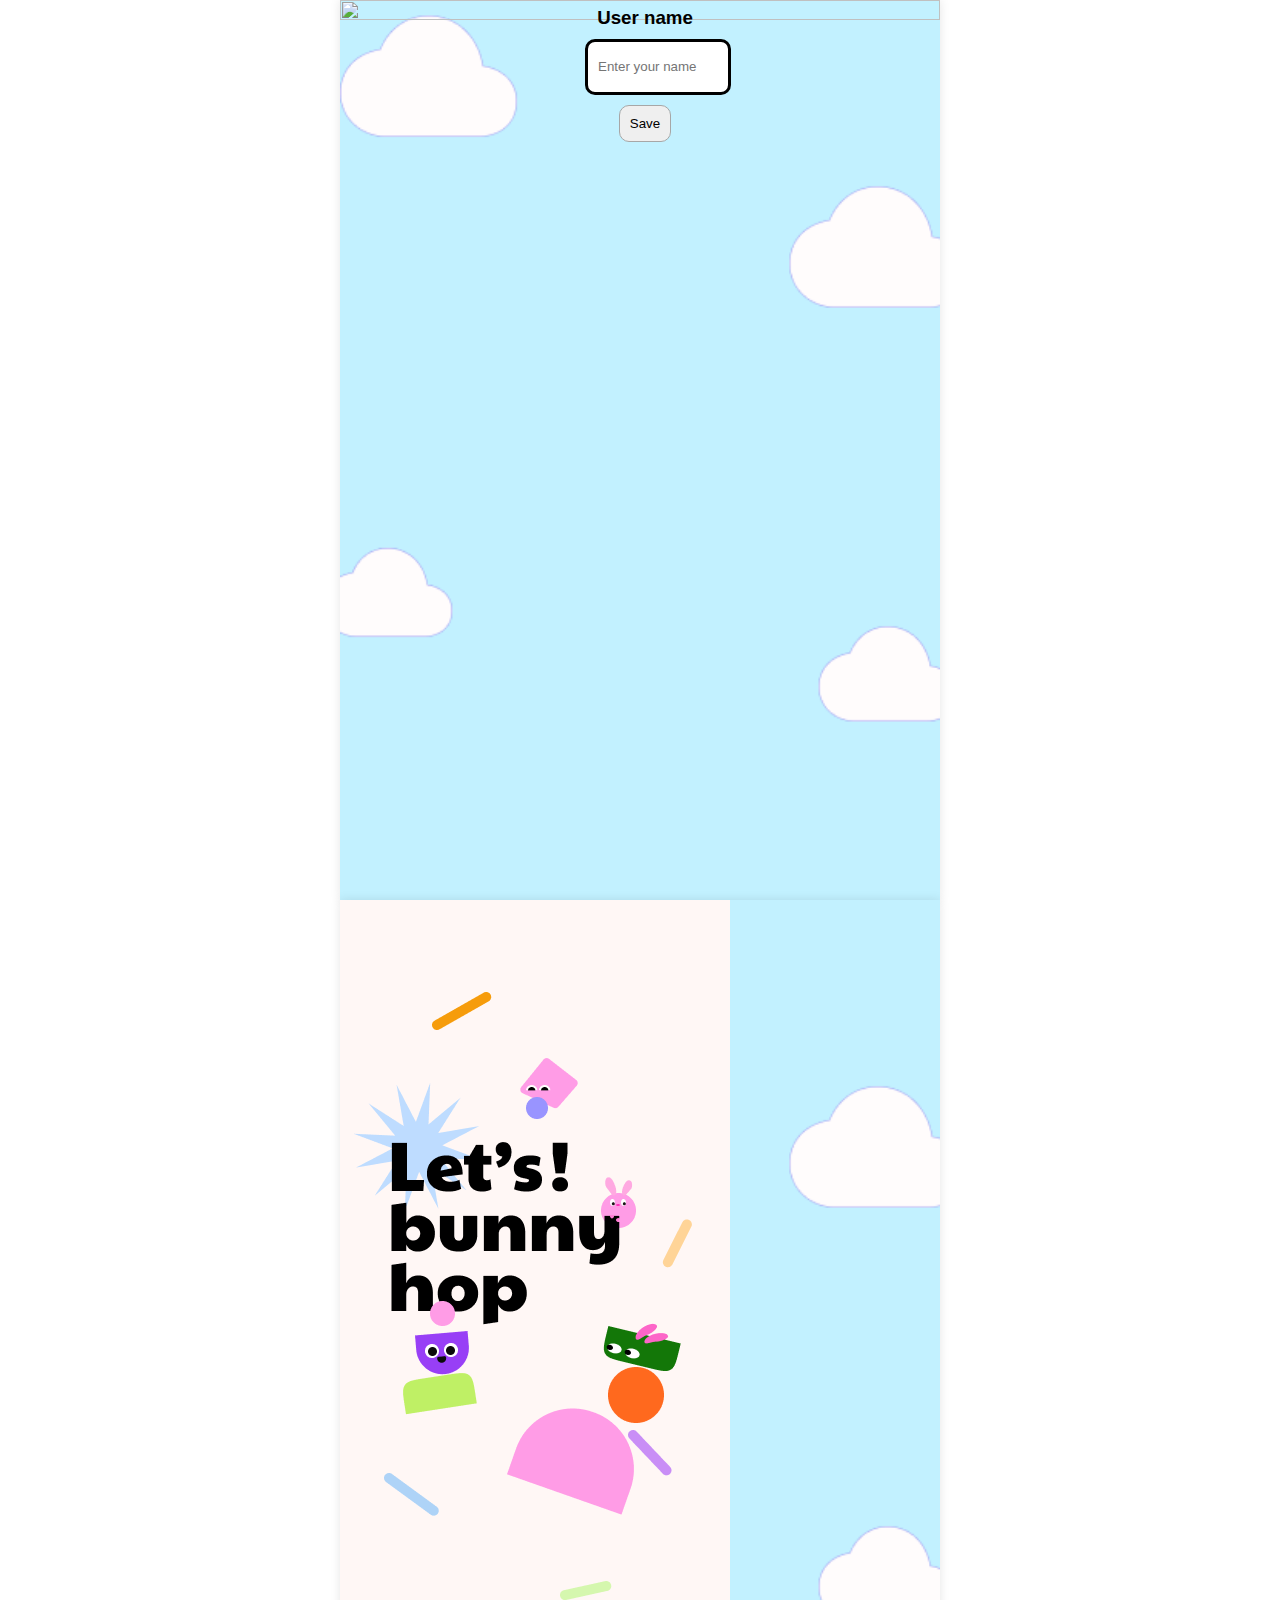
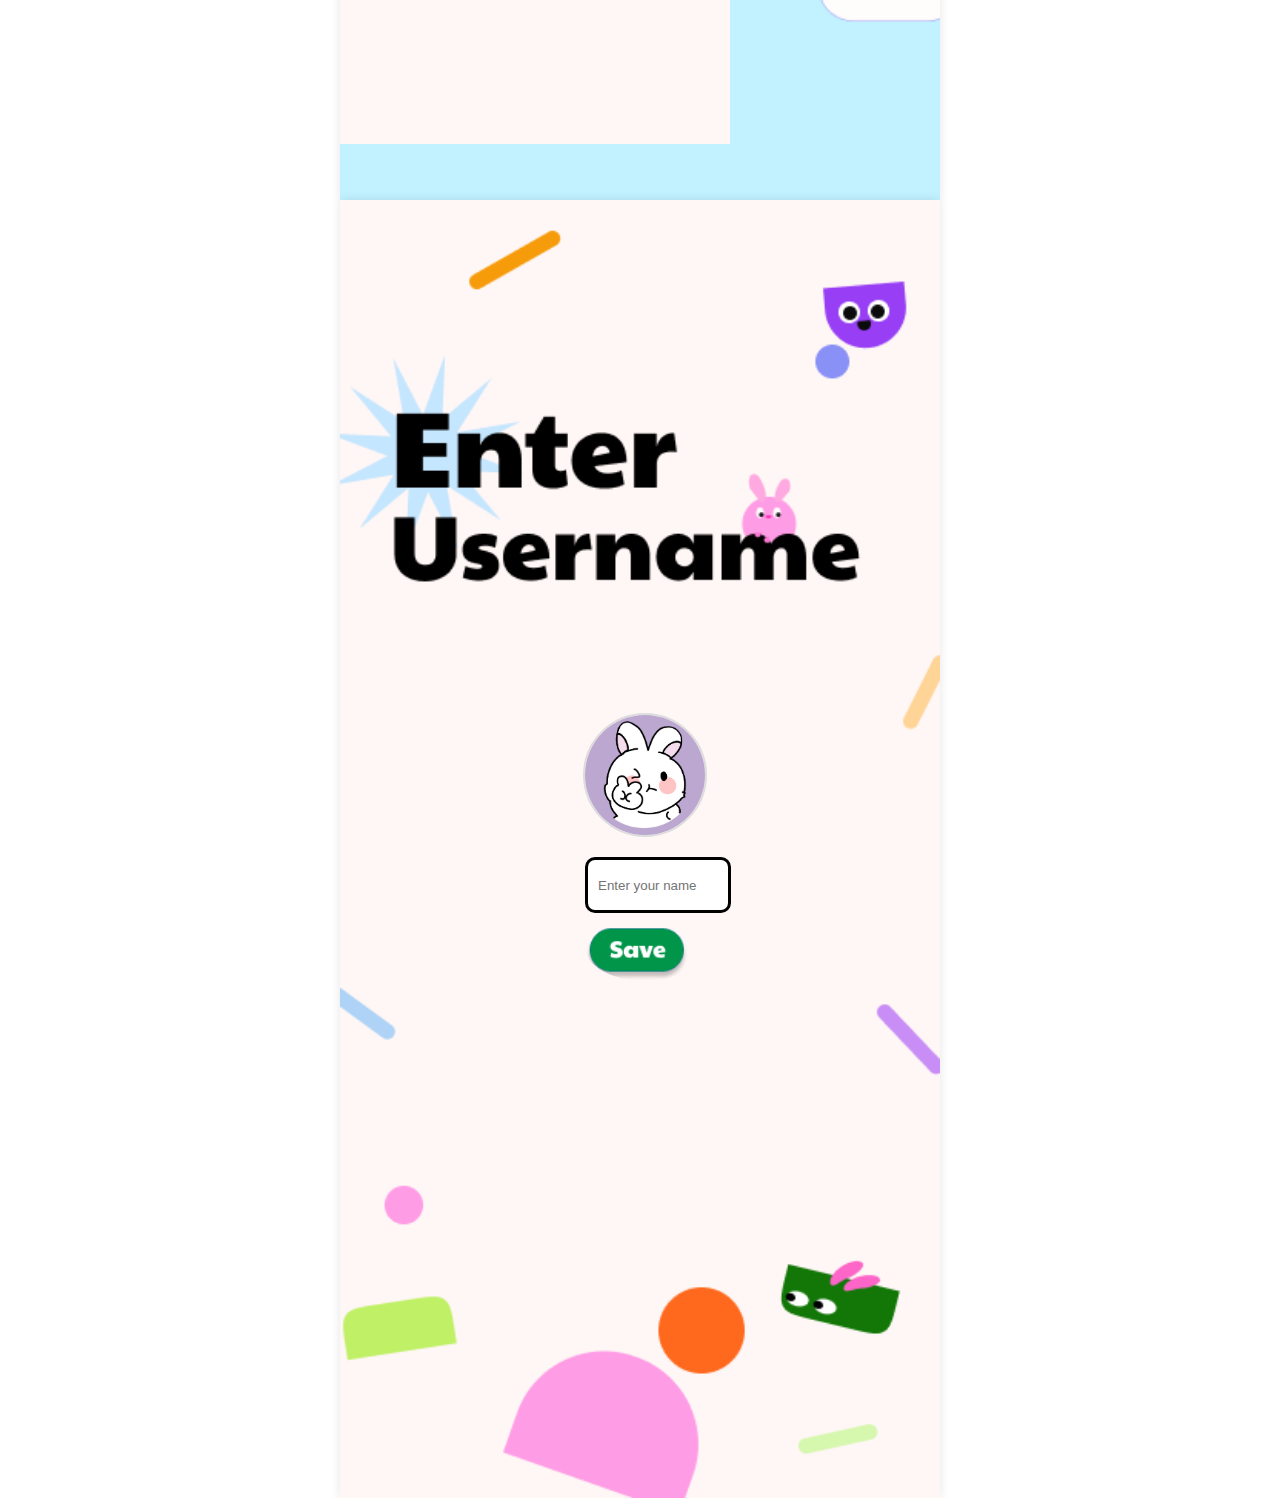
==== commit df66b3d7: "Update index.html" ====
--- a/mbproject/index.html
+++ b/mbproject/index.html
@@ -454,23 +454,28 @@
       </div>
     </div>
     <div class="container hidden" id="showPage">
-      <div class="bgShow" style="width: 100%; height: auto">
-        <img
-          src="assets/img/start page.png"
-          alt=""
-          style="width: 100%; height: 100%; margin: auto; object-fit: contain;"
-        />
+      <div class="bgShow">
+        <img src="assets/img/start page.png" alt="" />
       </div>
     </div>
     <div class="container" id="userPage">
-      <div class="bgShow" style="display: flex; justify-content: center; align-items: center; width: 100%; height: auto;">
-        <img src="assets/img/start_username.png" alt="" style="width: 100%; height: auto; z-index: -2; object-fit: contain;">
-        <div class="profile" style="display: flex; flex-direction: column; align-items: center; width: 20%; height: auto; z-index: 1; position: absolute;">
-          <img class="avatar" id="userAvatar" src="assets/img/profull.png" alt="Profile" style="border-radius: 50%; width: 100%; height: auto;"/>
-          <div class="info" style="text-align: center;">
+      <div class="bgShow">
+        <img src="assets/img/start_username.png" alt="" />
+        <div class="profile">
+          <img
+            class="avatar"
+            id="userAvatar"
+            src="assets/img/profull.png"
+            alt="Profile"
+          />
+          <div class="info">
             <h3 id="userName"></h3>
-            <input type="text" id="inputUserName" placeholder="Enter your name" style="border-radius: 10px; border: 3px solid black; padding: 10px;" />
-            <a href="#" onclick="saveAccount()" style="margin-left: -50%;"><img src="assets/img/save.png" alt=""></a>
+            <input
+              type="text"
+              id="inputUserName"
+              placeholder="Enter your name"
+            />
+            <a href="#" onclick="saveAccount()"><img src="assets/img/save.png" alt=""/></a>
           </div>
         </div>
       </div>
--- a/mbproject/stylemb.css
+++ b/mbproject/stylemb.css
@@ -1,32 +1,91 @@
 body {
-    font-family: Arial, sans-serif;
-    margin: 0;
-    padding: 0;
-    background-color: #ffffff; /* สีพื้นหลัง */
-    overflow: hidden;
-    touch-action: manipulation;
-    user-select: none;
+  font-family: Arial, sans-serif;
+  margin: 0;
+  padding: 0;
+  background-color: #ffffff; /* สีพื้นหลัง */
+  overflow: hidden;
+  touch-action: manipulation;
+  user-select: none;
 }
 
 .container {
-    max-width: 600px;
-    min-height: 100vh;
-    margin: auto;
-    background-image: url('/assets/img/home_anxiety.png');
-    background-repeat: no-repeat;
-    background-size: cover;
-    background-color: #C2F1FF;
-    box-shadow: 0 0 10px rgba(0,0,0,0.1);
-    position: relative;
-    z-index: 1;
+  max-width: 600px;
+  min-height: 100vh;
+  margin: auto;
+  background-image: url("assets/img/home_anxiety.png");
+  background-repeat: no-repeat;
+  background-size: cover;
+  background-color: #c2f1ff;
+  box-shadow: 0 0 10px rgba(0, 0, 0, 0.1);
+  position: relative;
+  z-index: 1;
+}
+
+#userPage .bgShow {
+  display: flex;
+  justify-content: center;
+  align-items: center;
+  width: 100%;
+  height: auto;
+}
+
+#userPage .bgShow img {
+  width: 100%;
+  height: auto;
+  z-index: -2;
+  object-fit: contain;
+}
+
+#userPage .profile {
+  display: flex;
+  flex-direction: column;
+  align-items: center;
+  width: 20%;
+  height: auto;
+  z-index: 1;
+  position: absolute;
+}
+
+#userPage .profile img {
+  border-radius: 50%;
+  width: 100%;
+  height: auto;
+}
+
+#userPage .info {
+  text-align: center;
+}
+
+#userPage .info h3 {
+  margin: 0;
+  padding: 0;
+  color: #000000;
+}
+
+#userPage .info input {
+  margin-top: 10px;
+  width: 100%;
+  height: 30px;
+  border-radius: 10px;
+  border: 3px solid black;
+  padding: 10px;
+}
+
+#userPagr .info a {
+  margin-left: -50%;
+}
+
+#userPage .avatar {
+  width: 100%;
+  height: auto;
 }
 
 .hidden {
-    display: none;
+  display: none;
 }
 
 .visible {
-    display: block;
+  display: block;
 }
 
 /* .cloud1 {
@@ -58,416 +117,416 @@
 } */
 
 .content {
-    text-align: center;
-    display: flex;
-    flex-direction: column;
-    align-items: center;
+  text-align: center;
+  display: flex;
+  flex-direction: column;
+  align-items: center;
 }
 
 .date {
-    display: flex;
-    text-align: center;
-    justify-content: center;
-    margin: 0;
-    font-size: 2rem;
-    color: #000;
+  display: flex;
+  text-align: center;
+  justify-content: center;
+  margin: 0;
+  font-size: 2rem;
+  color: #000;
 }
 
 .date .day {
-    padding-right: 10px;
-    margin-top: 20px;
+  padding-right: 10px;
+  margin-top: 20px;
 }
 
 .date .month {
-    padding-right: 100px;
-    margin-top: 20px;
+  padding-right: 100px;
+  margin-top: 20px;
 }
 
 .content img {
-    width: 100%;
-    height: auto;
-    max-width: 250px; /* ปรับขนาดรูปภาพ */
+  width: 100%;
+  height: auto;
+  max-width: 250px; /* ปรับขนาดรูปภาพ */
 }
 
 .card {
-    perspective: 1000px;
-    width: 250px;
-    height: 250px;
+  perspective: 1000px;
+  width: 250px;
+  height: 250px;
 }
 
 .card-inner {
-    position: relative;
-    width: 100%;
-    height: 90%;
-    transform-style: preserve-3d;
-    transition: transform 0.6s;
-    display: flex;
-    justify-content: center;
-    align-items: center;
+  position: relative;
+  width: 100%;
+  height: 90%;
+  transform-style: preserve-3d;
+  transition: transform 0.6s;
+  display: flex;
+  justify-content: center;
+  align-items: center;
 }
 
 .card.flipped .card-inner {
-    transform: rotateY(180deg);
-}
-
-.card-front, .card-back {
-    position: absolute;
-    backface-visibility: hidden;
-    display: flex;
-    justify-content: center;
-    align-items: center;
-}
-
+  transform: rotateY(180deg);
+}
+
+.card-front,
 .card-back {
-    transform: rotateY(180deg);
+  position: absolute;
+  backface-visibility: hidden;
+  display: flex;
+  justify-content: center;
+  align-items: center;
+}
+
+.card-back {
+  transform: rotateY(180deg);
 }
 
 .emoji {
-    width: 100%;
-    height: auto;
-    margin-top: 0px;
-    margin-bottom: 20px;
+  width: 100%;
+  height: auto;
+  margin-top: 0px;
+  margin-bottom: 20px;
 }
 
 .btn-emoji {
-    display: block;
-    width: 70px;
-    margin: auto;
-    color: white;
-    text-align: center;
-    text-decoration: none;
+  display: block;
+  width: 70px;
+  margin: auto;
+  color: white;
+  text-align: center;
+  text-decoration: none;
 }
 
 .overlay {
-    position: fixed;
-    top: 0;
-    left: 0;
-    width: 100%;
-    height: 100%;
-    background-color: rgba(0, 0, 0, 0.7);
-    display: none;
-    justify-content: center;
-    align-items: center;
-    z-index: 2;
+  position: fixed;
+  top: 0;
+  left: 0;
+  width: 100%;
+  height: 100%;
+  background-color: rgba(0, 0, 0, 0.7);
+  display: none;
+  justify-content: center;
+  align-items: center;
+  z-index: 2;
 }
 
 .overlay-content {
-    background-color: white;
-    padding: 10px;
-    border-radius: 10px;
-    text-align: center;
-    position: relative;
+  background-color: white;
+  padding: 10px;
+  border-radius: 10px;
+  text-align: center;
+  position: relative;
 }
 
 .closebtn {
-    position: absolute;
-    top: 0px;
-    right: 10px;
-    font-size: 30px;
-    cursor: pointer;
+  position: absolute;
+  top: 0px;
+  right: 10px;
+  font-size: 30px;
+  cursor: pointer;
 }
 
 .emoji-options img {
-    width: 50px;
-    height: 50px;
-    margin: 10px;
-    cursor: pointer;
+  width: 50px;
+  height: 50px;
+  margin: 10px;
+  cursor: pointer;
 }
 
 .comment {
-    width: 80%;
-    height: auto;
-    margin: auto;
-    display: block;
+  width: 80%;
+  height: auto;
+  margin: auto;
+  display: block;
 }
 
 .comment p {
-    margin: 0;
-    padding-left: 10px;
+  margin: 0;
+  padding-left: 10px;
 }
 
 .comment input {
-    box-sizing: border-box;
-    width: 100%;
-    height: auto;
-    margin-bottom: 10px;
-    padding: 10px;
-    border: 1px solid #a7a7a7;
-    border-radius: 25px;
-    text-align: start;
+  box-sizing: border-box;
+  width: 100%;
+  height: auto;
+  margin-bottom: 10px;
+  padding: 10px;
+  border: 1px solid #a7a7a7;
+  border-radius: 25px;
+  text-align: start;
 }
 
 .footer {
-    position: absolute;
-    bottom: -7%;
-    text-align: center;
-    width: 100%;
-    height: auto;
-    display: flex;
-    flex-direction: column;
-    align-items: center;
+  position: absolute;
+  bottom: -7%;
+  text-align: center;
+  width: 100%;
+  height: auto;
+  display: flex;
+  flex-direction: column;
+  align-items: center;
 }
 
 .footer img {
-    width: 100%; /* ปรับขนาดรูปภาพ */
-    height: auto;
-    min-height: 270px;
-    z-index: -2;
+  width: 100%; /* ปรับขนาดรูปภาพ */
+  height: auto;
+  min-height: 270px;
+  z-index: -2;
 }
 
 .footer .text-box {
-    position: absolute; /* เปลี่ยนจาก relative เป็น absolute */
-    top: 44%;
-    left: 50%;
-    transform: translate(-50%, -50%); /* ใช้ transform เพื่อให้อยู่ตรงกลาง */
-    width: 70%;
-    height: auto;
-    background-color: rgba(255, 255, 255, 0.7);
-    padding: 0px;
-    border: 1px solid #a7a7a7;
-    border-radius: 10px;
-    justify-content: center;
-    align-items: center;
-    z-index: -2;
+  position: absolute; /* เปลี่ยนจาก relative เป็น absolute */
+  top: 44%;
+  left: 50%;
+  transform: translate(-50%, -50%); /* ใช้ transform เพื่อให้อยู่ตรงกลาง */
+  width: 70%;
+  height: auto;
+  background-color: rgba(255, 255, 255, 0.7);
+  padding: 0px;
+  border: 1px solid #a7a7a7;
+  border-radius: 10px;
+  justify-content: center;
+  align-items: center;
+  z-index: -2;
 }
 
 .navbar {
-    position: fixed;
-    bottom: 0;
-    max-width: 600px;
-    width: 100%;
+  position: fixed;
+  bottom: 0;
+  max-width: 600px;
+  width: 100%;
 }
 
 .nav {
-    display: flex;
-    justify-content: space-around;
-    text-align: center;
-    padding: 10px;
-    border-top-left-radius: 10px;
-    border-top-right-radius: 10px;
-    background-color: #EF0074; /* สีพื้นหลัง */
+  display: flex;
+  justify-content: space-around;
+  text-align: center;
+  padding: 10px;
+  border-top-left-radius: 10px;
+  border-top-right-radius: 10px;
+  background-color: #ef0074; /* สีพื้นหลัง */
 }
 
 .nav a {
-    color: white;
-    text-decoration: none;
-    max-height: 45px;
+  color: white;
+  text-decoration: none;
+  max-height: 45px;
 }
 
 .nav img {
-    width: 30px;
-    height: 30px;
-    object-fit: contain;
+  width: 30px;
+  height: 30px;
+  object-fit: contain;
 }
 
 .nav .home {
-    position: relative;
-    top: -20px;
-    width: 50px;
-    height: auto;
-    background-color: #FF4196;
-    border-radius: 50%;
-    padding: 10px;
+  position: relative;
+  top: -20px;
+  width: 50px;
+  height: auto;
+  background-color: #ff4196;
+  border-radius: 50%;
+  padding: 10px;
 }
 
 .months {
-    padding-right: 10px;
-    margin-top: 20px;
+  padding-right: 10px;
+  margin-top: 20px;
 }
 
 .grid {
-    display: grid;
-    grid-template-columns: repeat(6, 1fr);
-    grid-template-rows: repeat(6, auto);
-    gap: 10px; /* Adjust the gap between grid items if needed */
-    justify-items: center;
-    align-items: center;
-    padding: 10px;
+  display: grid;
+  grid-template-columns: repeat(6, 1fr);
+  grid-template-rows: repeat(6, auto);
+  gap: 10px; /* Adjust the gap between grid items if needed */
+  justify-items: center;
+  align-items: center;
+  padding: 10px;
 }
 
 .grid-emoji {
-    width: 100%;
-    height: auto;
-    max-width: 100px; /* Adjust the max width if needed */
+  width: 100%;
+  height: auto;
+  max-width: 100px; /* Adjust the max width if needed */
 }
 
 header {
-    display: flex;
-    width: 100%;
-    height: auto;
+  display: flex;
+  width: 100%;
+  height: auto;
 }
 
 button {
-    padding: 10px; /* เพิ่มช่องว่างภายในปุ่ม */
-    margin: 10px; /* เพิ่มช่องว่างระหว่างปุ่ม */
-    cursor: pointer; /* เปลี่ยนเคอร์เซอร์เป็น pointer เพื่อแสดงว่าเป็นปุ่มคลิกได้ */
-    border-radius: 10px; /* เพิ่มมุมมนให้กับกล่อง */
-    border: 1px solid #a7a7a7;
+  padding: 10px; /* เพิ่มช่องว่างภายในปุ่ม */
+  margin: 10px; /* เพิ่มช่องว่างระหว่างปุ่ม */
+  cursor: pointer; /* เปลี่ยนเคอร์เซอร์เป็น pointer เพื่อแสดงว่าเป็นปุ่มคลิกได้ */
+  border-radius: 10px; /* เพิ่มมุมมนให้กับกล่อง */
+  border: 1px solid #a7a7a7;
 }
 
 /* setting */
 .profile {
-    width: 100%;
-    height: auto;
-    display: flex;
-    align-items: center;
-    padding-left: 10px;
-    gap: 10px;
+  width: 100%;
+  height: auto;
+  display: flex;
+  align-items: center;
+  padding-left: 10px;
+  gap: 10px;
 }
 
 .avatar {
-    width: 60px;
-    height: 60px;
-    border-radius: 50%;
-    object-fit: cover;
-    border: 2px solid #ddd;
+  width: 60px;
+  height: 60px;
+  border-radius: 50%;
+  object-fit: cover;
+  border: 2px solid #ddd;
 }
 
 .menu-list {
-    width: 100%;
-    height: auto;
-    list-style: none;
-    padding: 0;
+  width: 100%;
+  height: auto;
+  list-style: none;
+  padding: 0;
 }
 
 .menu-list li {
-    display: flex;
-    align-items: center;
-    justify-content: space-between;
-    padding: 12px 15px;
-    border-bottom: 1px solid #ddd;
-    font-size: 16px;
-}   
+  display: flex;
+  align-items: center;
+  justify-content: space-between;
+  padding: 12px 15px;
+  border-bottom: 1px solid #ddd;
+  font-size: 16px;
+}
 
 .menu-list li a {
-    text-decoration: none;
-    color: black;
-    width: 100%;
-    display: flex;
-    align-items: center;
-}
-    
+  text-decoration: none;
+  color: black;
+  width: 100%;
+  display: flex;
+  align-items: center;
+}
+
 .arrow {
-    margin-left: auto;
+  margin-left: auto;
 }
 
 .icon {
-    width: 20px;
-    height: 20px;
-    margin-right: 10px;
-    background: none; /* ไม่ให้มีพื้นหลัง */
-    display: inline-block; /* ถ้าต้องการให้ไอคอนแสดงในแถวเดียวกัน */
+  width: 20px;
+  height: 20px;
+  margin-right: 10px;
+  background: none; /* ไม่ให้มีพื้นหลัง */
+  display: inline-block; /* ถ้าต้องการให้ไอคอนแสดงในแถวเดียวกัน */
 }
 
 /* Toggle Switch */
 .switch {
-    position: relative;
-    display: inline-block;
-    width: 44px;
-    height: 22px;
+  position: relative;
+  display: inline-block;
+  width: 44px;
+  height: 22px;
 }
 
 .switch input {
-    opacity: 0;
-    width: 100%;
-    height: 100%;
+  opacity: 0;
+  width: 100%;
+  height: 100%;
 }
 
 .slider {
-    position: absolute;
-    cursor: pointer;
-    top: 0;
-    left: 0;
-    right: 0;
-    bottom: 0;
-    background-color: #ccc;
-    border-radius: 22px;
-    transition: .3s;
+  position: absolute;
+  cursor: pointer;
+  top: 0;
+  left: 0;
+  right: 0;
+  bottom: 0;
+  background-color: #ccc;
+  border-radius: 22px;
+  transition: 0.3s;
 }
 
 .slider:before {
-    content: "";
-    position: absolute;
-    height: 16px;
-    width: 16px;
-    left: 4px;
-    bottom: 3px;
-    background-color: white;
-    border-radius: 50%;
-    transition: .3s;
+  content: "";
+  position: absolute;
+  height: 16px;
+  width: 16px;
+  left: 4px;
+  bottom: 3px;
+  background-color: white;
+  border-radius: 50%;
+  transition: 0.3s;
 }
 
 input:checked + .slider {
-    background-color: #4CAF50;
+  background-color: #4caf50;
 }
 
 input:checked + .slider:before {
-    transform: translateX(100%);
+  transform: translateX(100%);
 }
 
 .bunny-image {
-    position: absolute; 
-    bottom: 0;  /* ติดขอบล่างของหน้าจอ */
-    left: 50%;  /* กึ่งกลางจอ */
-    transform: translateX(-50%);  /* ปรับให้อยู่กึ่งกลาง */
-    width: 100%;  /* ให้ขนาดอัตโนมัติ */
-    max-width: 100%;  /* ไม่ให้กว้างเกินจอ */
-    z-index: -2 ;  /* ให้แสดงอยู่หน้าสุด */
+  position: absolute;
+  bottom: 0; /* ติดขอบล่างของหน้าจอ */
+  left: 50%; /* กึ่งกลางจอ */
+  transform: translateX(-50%); /* ปรับให้อยู่กึ่งกลาง */
+  width: 100%; /* ให้ขนาดอัตโนมัติ */
+  max-width: 100%; /* ไม่ให้กว้างเกินจอ */
+  z-index: -2; /* ให้แสดงอยู่หน้าสุด */
 }
 
 /* กำหนดให้ modal แสดงขึ้นมาที่กลางหน้าจอ */
 .modal {
-    display: none;/* ซ่อน modal โดยเริ่มต้น  จะไม่แสดงเมื่อโหลดหน้าเว็บ */
-    position: fixed;/* ทำให้ modal อยู่ที่ตำแหน่งคงที่เมื่อเลื่อนหน้าจอ */
-    z-index: 1; /* กำหนดระดับการทับซ้อน (จะอยู่ด้านบนสุด) */
-    left: 0;/* เริ่มต้นจากด้านซ้ายสุดของหน้าจอ */
-    top: 0;/* เริ่มต้นจากด้านบนสุดของหน้าจอ */
-    width: 100%;/* ให้ modal ครอบคลุมขนาดหน้าจอทั้งหมด มันเลยอยู่ตรงกลาง */
-    height: 100%;/* ให้ modal ครอบคลุมขนาดหน้าจอทั้งหมด */
-    background-color: rgba(232, 235, 215, 0.4); /* พื้นหลังสีดำโปร่งใส */
-    padding-top: 60px;/* ให้เว้นช่องว่างจากด้านบน 60px สำหรับเนื้อหาภายใน modal */
+  display: none; /* ซ่อน modal โดยเริ่มต้น  จะไม่แสดงเมื่อโหลดหน้าเว็บ */
+  position: fixed; /* ทำให้ modal อยู่ที่ตำแหน่งคงที่เมื่อเลื่อนหน้าจอ */
+  z-index: 1; /* กำหนดระดับการทับซ้อน (จะอยู่ด้านบนสุด) */
+  left: 0; /* เริ่มต้นจากด้านซ้ายสุดของหน้าจอ */
+  top: 0; /* เริ่มต้นจากด้านบนสุดของหน้าจอ */
+  width: 100%; /* ให้ modal ครอบคลุมขนาดหน้าจอทั้งหมด มันเลยอยู่ตรงกลาง */
+  height: 100%; /* ให้ modal ครอบคลุมขนาดหน้าจอทั้งหมด */
+  background-color: rgba(232, 235, 215, 0.4); /* พื้นหลังสีดำโปร่งใส */
+  padding-top: 60px; /* ให้เว้นช่องว่างจากด้านบน 60px สำหรับเนื้อหาภายใน modal */
 }
 
 .modal-content {
-    background-color: rgb(222, 238, 243);/* พื้นหลังของกล่อง modal เป็นสีขาว */
-    margin: auto;/* ใช้ auto ในแนวนอนเพื่อจัดกล่องให้ตรงกลางหน้าจอ และใช้ 5% สำหรับช่องว่างด้านบนและด้านล่าง*/
-    padding: 20px; /* เพิ่มช่องว่างภายในกล่อง 20px */
-    border: 1px solid #888;/* ขอบของกล่องเป็นสีเทาอ่อน */
-    width: 80%; /* ขนาดของกล่อง modal กว้าง 80% ของหน้าจอ */
-    max-width: 400px;/* ขนาดสูงสุดของกล่องคือ 400px */
-    border-radius: 15px; /* เพิ่มมุมมนให้กับกล่อง */
+  background-color: rgb(222, 238, 243); /* พื้นหลังของกล่อง modal เป็นสีขาว */
+  margin: auto; /* ใช้ auto ในแนวนอนเพื่อจัดกล่องให้ตรงกลางหน้าจอ และใช้ 5% สำหรับช่องว่างด้านบนและด้านล่าง*/
+  padding: 20px; /* เพิ่มช่องว่างภายในกล่อง 20px */
+  border: 1px solid #888; /* ขอบของกล่องเป็นสีเทาอ่อน */
+  width: 80%; /* ขนาดของกล่อง modal กว้าง 80% ของหน้าจอ */
+  max-width: 400px; /* ขนาดสูงสุดของกล่องคือ 400px */
+  border-radius: 15px; /* เพิ่มมุมมนให้กับกล่อง */
 }
 
 #new-passcode {
-    display: block;
-    width: 50%;
-    font-size: 18px;
-    text-align: center;
-    letter-spacing: 8px; /* เว้นระยะระหว่างตัวเลข */
-    padding: 10px;
-    border: 1px solid #888;
-    border-radius: 10px;
-    background-color: #f9f9f9;
-    margin-bottom: 10px;
+  display: block;
+  width: 50%;
+  font-size: 18px;
+  text-align: center;
+  letter-spacing: 8px; /* เว้นระยะระหว่างตัวเลข */
+  padding: 10px;
+  border: 1px solid #888;
+  border-radius: 10px;
+  background-color: #f9f9f9;
+  margin-bottom: 10px;
 }
 
 .number-pad {
-    display: grid; /*ใช้ระบบกริดในการจัดเรียงปุ่มในแป้นพิมพ์ตัวเลข*/
-    grid-template-columns: repeat(3, 1fr);
-    grid-template-rows: repeat(4, 1fr);
-    margin: 20px 0;
-    
+  display: grid; /*ใช้ระบบกริดในการจัดเรียงปุ่มในแป้นพิมพ์ตัวเลข*/
+  grid-template-columns: repeat(3, 1fr);
+  grid-template-rows: repeat(4, 1fr);
+  margin: 20px 0;
 }
 
 .number {
-    padding: 10px;
-    font-size: 18px;
-    background-color: #f0f0f0;
-    border: 1px solid #888;
-    cursor: pointer;
-    text-align: center;
-    border-radius: 50%;
-    /*
+  padding: 10px;
+  font-size: 18px;
+  background-color: #f0f0f0;
+  border: 1px solid #888;
+  cursor: pointer;
+  text-align: center;
+  border-radius: 50%;
+  /*
     border-radius: 50%;
     transition: background-color 0.3s ease;
     */
@@ -475,123 +534,120 @@
 
 /* ปุ่มเลข 0 */
 #zero {
-    grid-column: 2; /* ให้ 0 อยู่กลางคอลัมน์ที่สอง */
-    grid-row: 4;    /* ให้ 0 อยู่แถวที่ 4 (แถวล่างสุด) */
+  grid-column: 2; /* ให้ 0 อยู่กลางคอลัมน์ที่สอง */
+  grid-row: 4; /* ให้ 0 อยู่แถวที่ 4 (แถวล่างสุด) */
 }
 
 /* ปุ่ม C */
 #clear {
-    background-color: #f8d7da;
-    grid-column: 3; /* ให้ C อยู่ในคอลัมน์ที่สาม */
-    grid-row: 4;    /* ให้ C อยู่แถวที่ 4 (แถวล่างสุด) */
+  background-color: #f8d7da;
+  grid-column: 3; /* ให้ C อยู่ในคอลัมน์ที่สาม */
+  grid-row: 4; /* ให้ C อยู่แถวที่ 4 (แถวล่างสุด) */
 }
 
 /* คอนเทนเนอร์ของปุ่ม "บันทึก" และ "ยกเลิก" */
 .modal-actions {
-    display: flex;
-    justify-content: center; /* จัดปุ่มให้อยู่ตรงกลาง */
-    gap: 20px; /* ช่องว่างระหว่างปุ่ม */
-    margin-top: 20px; /* เพิ่มช่องว่างระหว่างปุ่มกับแป้นพิมพ์ */
-}
-
+  display: flex;
+  justify-content: center; /* จัดปุ่มให้อยู่ตรงกลาง */
+  gap: 20px; /* ช่องว่างระหว่างปุ่ม */
+  margin-top: 20px; /* เพิ่มช่องว่างระหว่างปุ่มกับแป้นพิมพ์ */
+}
 
 button#save-passcode {
-    width: 50%;                /* ให้ปุ่มขยายความกว้างเต็มที่ */
-    padding: 15px;              /* เพิ่มช่องว่างภายในปุ่ม */
-    font-size: 18px;            /* ขนาดตัวอักษรของปุ่ม */
-    background-color: #4CAF50; /* สีพื้นหลังเป็นสีเขียว */
-    color: white;               /* สีตัวอักษรเป็นสีขาว */
-    border: none;               /* ลบขอบของปุ่ม */
-    border-radius: 10px;        /* มุมปุ่มโค้งมน */
-    cursor: pointer;           /* เปลี่ยนเคอร์เซอร์เป็นรูปมือเมื่อชี้ที่ปุ่ม */
-    transition: background-color 0.3s ease; /* ทำให้การเปลี่ยนสีพื้นหลังนุ่มนวล */
+  width: 50%; /* ให้ปุ่มขยายความกว้างเต็มที่ */
+  padding: 15px; /* เพิ่มช่องว่างภายในปุ่ม */
+  font-size: 18px; /* ขนาดตัวอักษรของปุ่ม */
+  background-color: #4caf50; /* สีพื้นหลังเป็นสีเขียว */
+  color: white; /* สีตัวอักษรเป็นสีขาว */
+  border: none; /* ลบขอบของปุ่ม */
+  border-radius: 10px; /* มุมปุ่มโค้งมน */
+  cursor: pointer; /* เปลี่ยนเคอร์เซอร์เป็นรูปมือเมื่อชี้ที่ปุ่ม */
+  transition: background-color 0.3s ease; /* ทำให้การเปลี่ยนสีพื้นหลังนุ่มนวล */
 }
 
 /* เพิ่มผลเมื่อเคอร์เซอร์ชี้ที่ปุ่ม */
 button#save-passcode:hover {
-    background-color: #45a049; /* เปลี่ยนสีพื้นหลังเมื่อ hover เป็นสีเขียวเข้ม */
+  background-color: #45a049; /* เปลี่ยนสีพื้นหลังเมื่อ hover เป็นสีเขียวเข้ม */
 }
 
 /* เพิ่มผลเมื่อปุ่มถูกคลิก */
 button#save-passcode:active {
-    background-color: #388e3c; /* เปลี่ยนสีพื้นหลังเมื่อคลิกเป็นสีเขียวเข้มกว่า */
+  background-color: #388e3c; /* เปลี่ยนสีพื้นหลังเมื่อคลิกเป็นสีเขียวเข้มกว่า */
 }
 
 button#cancel-passcode {
-    width: 50%;
-    padding: 15px;
-    font-size: 18px;
-    background-color: #e67c74; /* สีพื้นหลังเป็นสีแดง */
-    color: white;
-    border: none;
-    border-radius: 10px;
-    cursor: pointer;
-    transition: background-color 0.3s ease;
+  width: 50%;
+  padding: 15px;
+  font-size: 18px;
+  background-color: #e67c74; /* สีพื้นหลังเป็นสีแดง */
+  color: white;
+  border: none;
+  border-radius: 10px;
+  cursor: pointer;
+  transition: background-color 0.3s ease;
 }
 
 button#cancel-passcode:hover {
-    background-color: #e53935; /* สีแดงเข้มเมื่อ hover */
+  background-color: #e53935; /* สีแดงเข้มเมื่อ hover */
 }
 
 button#cancel-passcode:active {
-    background-color: #d32f2f; /* สีแดงเข้มที่สุดเมื่อคลิก */
+  background-color: #d32f2f; /* สีแดงเข้มที่สุดเมื่อคลิก */
 }
 /* ฟอร์มตั้งเวลาแจ้งเตือน */
 .notification-form {
-    display: none; /* ซ่อนฟอร์มเริ่มต้น */
-    margin-top: 20px;
-    margin-left: 10px;
-}
-  
+  display: none; /* ซ่อนฟอร์มเริ่มต้น */
+  margin-top: 20px;
+  margin-left: 10px;
+}
+
 .notification-form input {
-    padding: 10px;
-    font-size: 16px;
-    border: 1px solid #ccc;
-    border-radius: 5px;
-    width: 70%;
-}
-  
+  padding: 10px;
+  font-size: 16px;
+  border: 1px solid #ccc;
+  border-radius: 5px;
+  width: 70%;
+}
+
 .notification-form button {
-    background-color: #a4dfe4;
-    color: white;
-    border: none;
-    padding: 12px;
-    border-radius: 5px;
-    cursor: pointer;
-    font-size: 16px;
-}
-  
+  background-color: #a4dfe4;
+  color: white;
+  border: none;
+  padding: 12px;
+  border-radius: 5px;
+  cursor: pointer;
+  font-size: 16px;
+}
+
 .notification-form button:hover {
-    background-color: #8ed7dc;
-}
-  
-  /* การแสดงผลการแจ้งเตือน */
+  background-color: #8ed7dc;
+}
+
+/* การแสดงผลการแจ้งเตือน */
 .notification-alert {
-    display: none; /* ซ่อนการแจ้งเตือนเริ่มต้น */
-    position: fixed;
-    bottom: 5%;
-    left: 50%;
-    transform: translateX(-50%);
-    background-color: #92c6c9;
-    color: white;
-    padding: 15px;
-    border-radius: 5px;
-    font-size: 16px;
-    z-index: 1;
-}
-  
+  display: none; /* ซ่อนการแจ้งเตือนเริ่มต้น */
+  position: fixed;
+  bottom: 5%;
+  left: 50%;
+  transform: translateX(-50%);
+  background-color: #92c6c9;
+  color: white;
+  padding: 15px;
+  border-radius: 5px;
+  font-size: 16px;
+  z-index: 1;
+}
+
 .notification-alert.show {
-    display: block;
-    animation: slideIn 0.5s ease-out;
+  display: block;
+  animation: slideIn 0.5s ease-out;
 }
 
 h4 {
-    margin-left: 10px;
-}
-
-
-
-  /* @keyframes slideIn {
+  margin-left: 10px;
+}
+
+/* @keyframes slideIn {
     from {
       bottom: -50px;
     }
@@ -599,4 +655,3 @@
       bottom: 20px;
     }
   } */
-
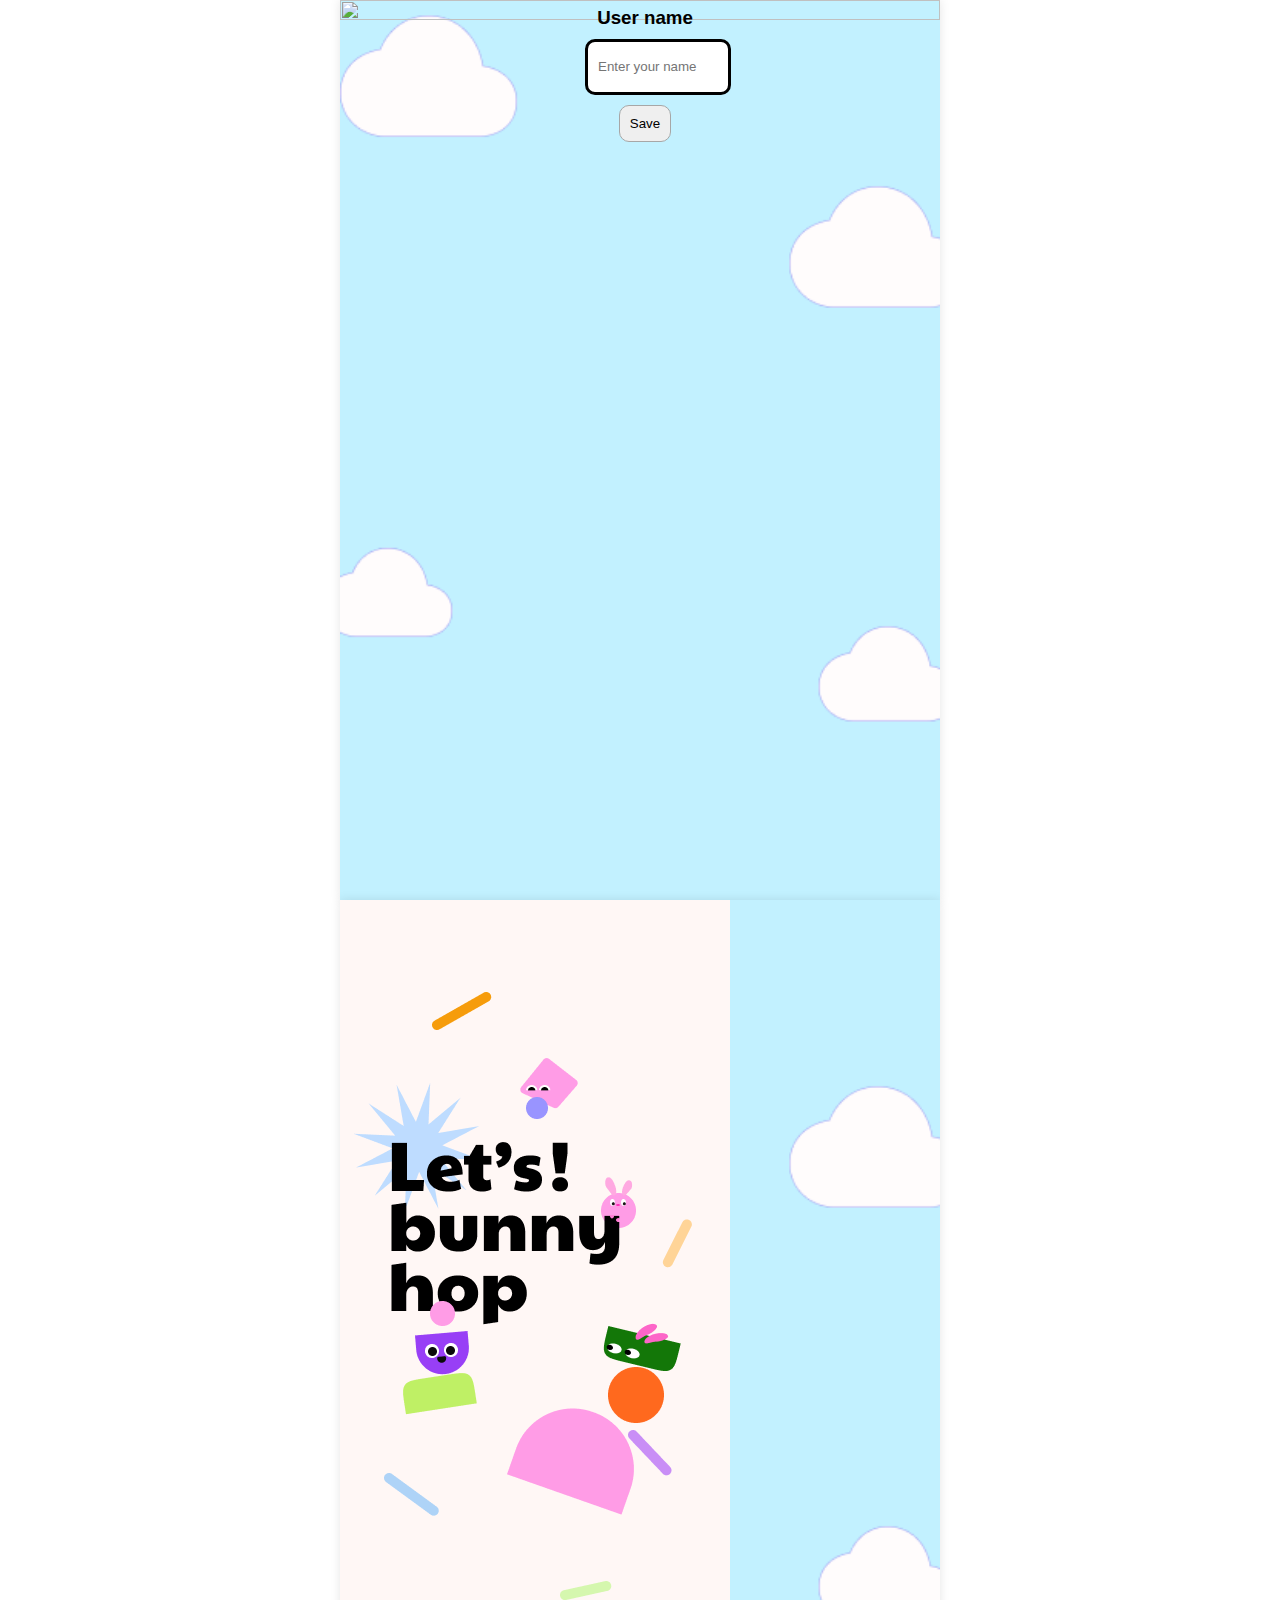
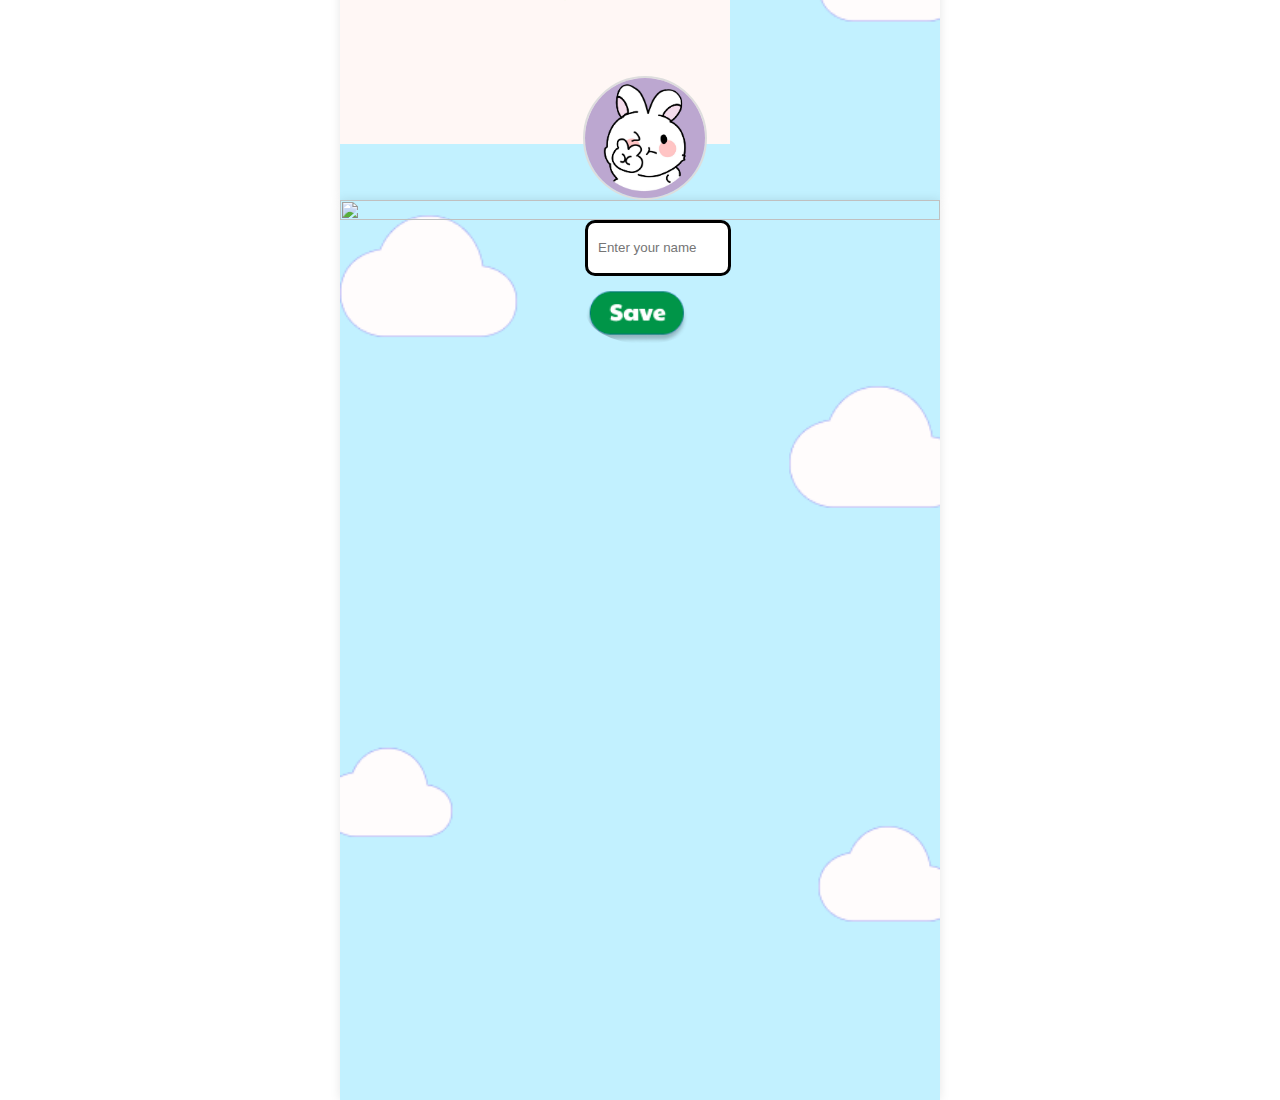
==== commit be9bc2a0: "Update index.html" ====
--- a/mbproject/index.html
+++ b/mbproject/index.html
@@ -454,13 +454,13 @@
       </div>
     </div>
     <div class="container hidden" id="showPage">
-      <div class="bgShow">
+      <div class="bgShow" style="width: 100%; height: auto">
         <img src="assets/img/start page.png" alt="" />
       </div>
     </div>
     <div class="container" id="userPage">
       <div class="bgShow">
-        <img src="assets/img/start_username.png" alt="" />
+        <img src="/assets/img/start_username.png" alt="" style="width: 100%; height: 100%; margin: auto; object-fit: contain"/>
         <div class="profile">
           <img
             class="avatar"
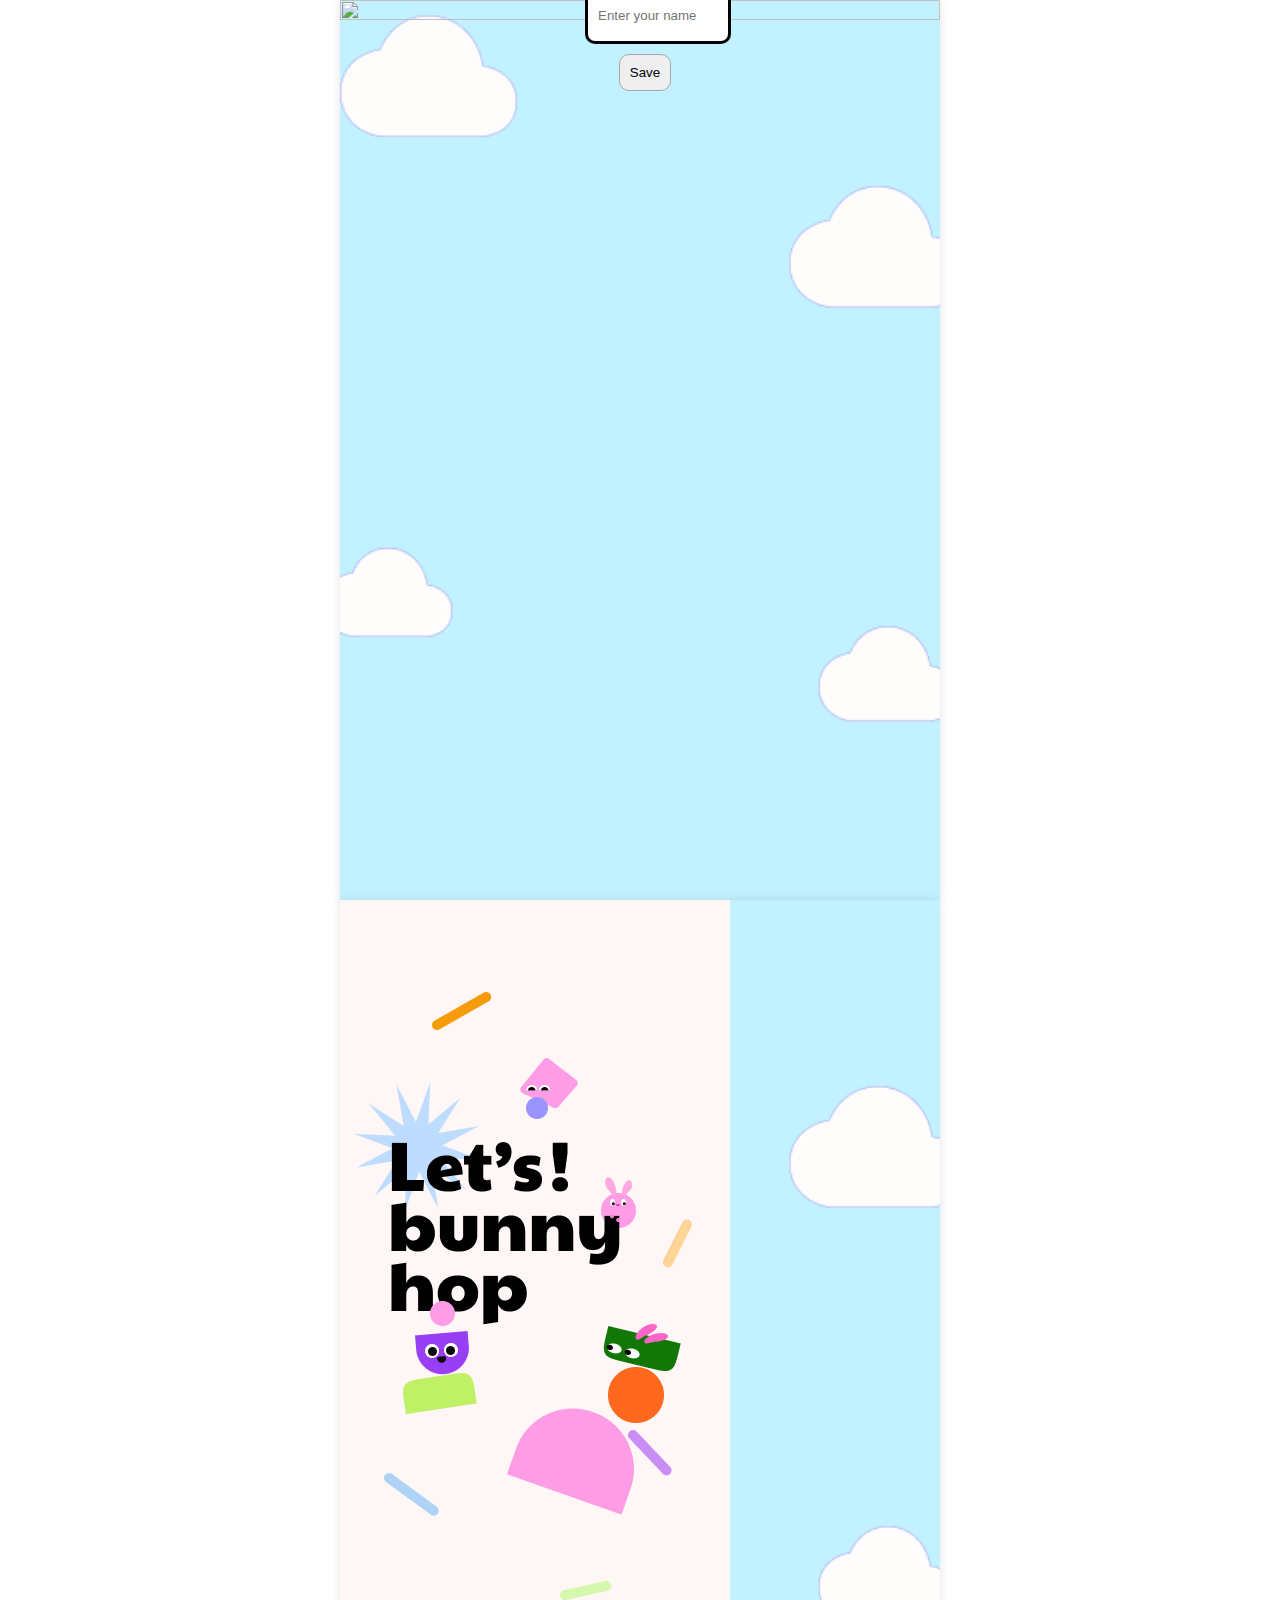
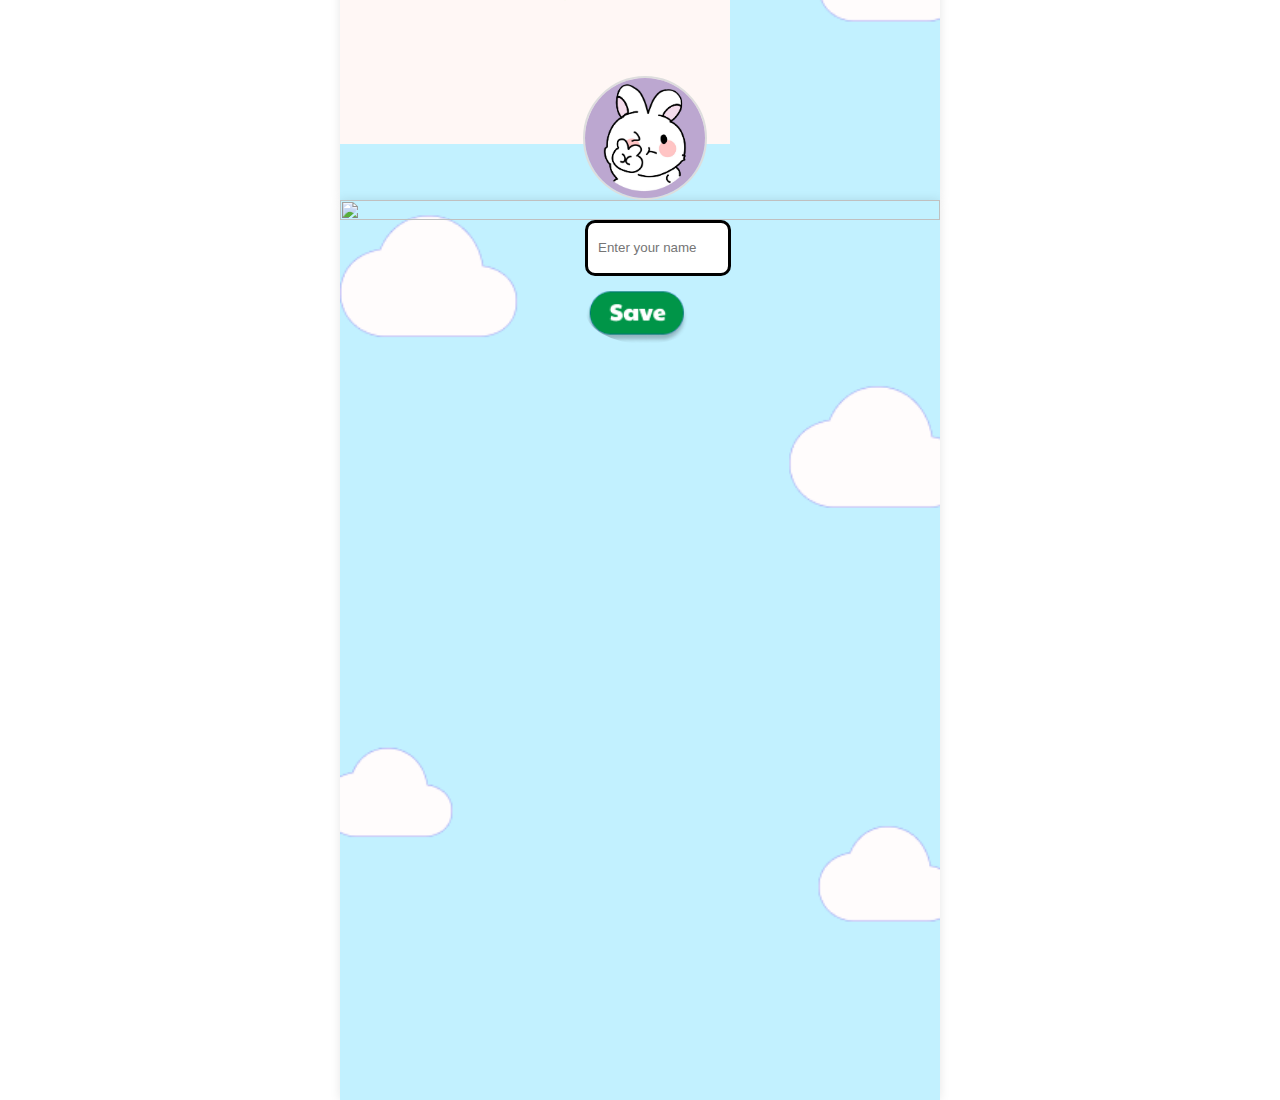
==== commit 76f7e5e5: "Update index.html" ====
(no text change in the page or its own stylesheets)
